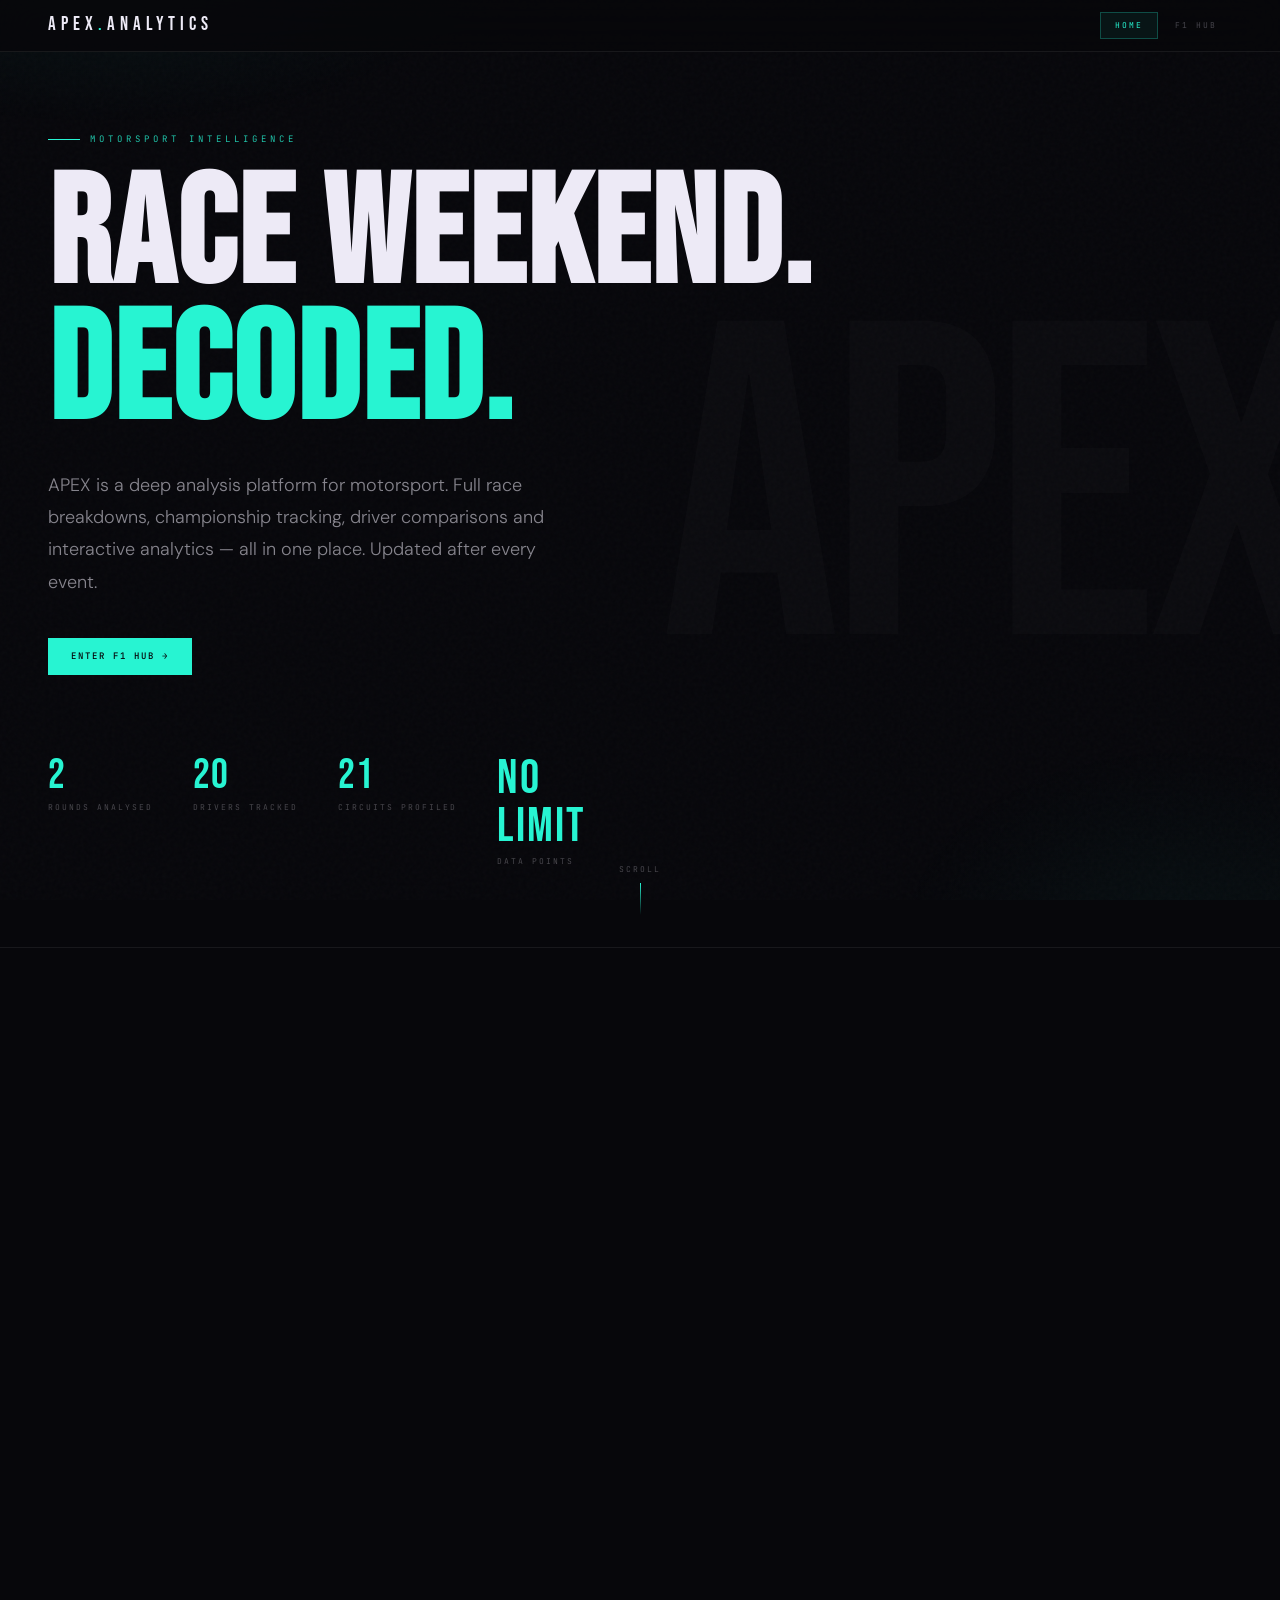
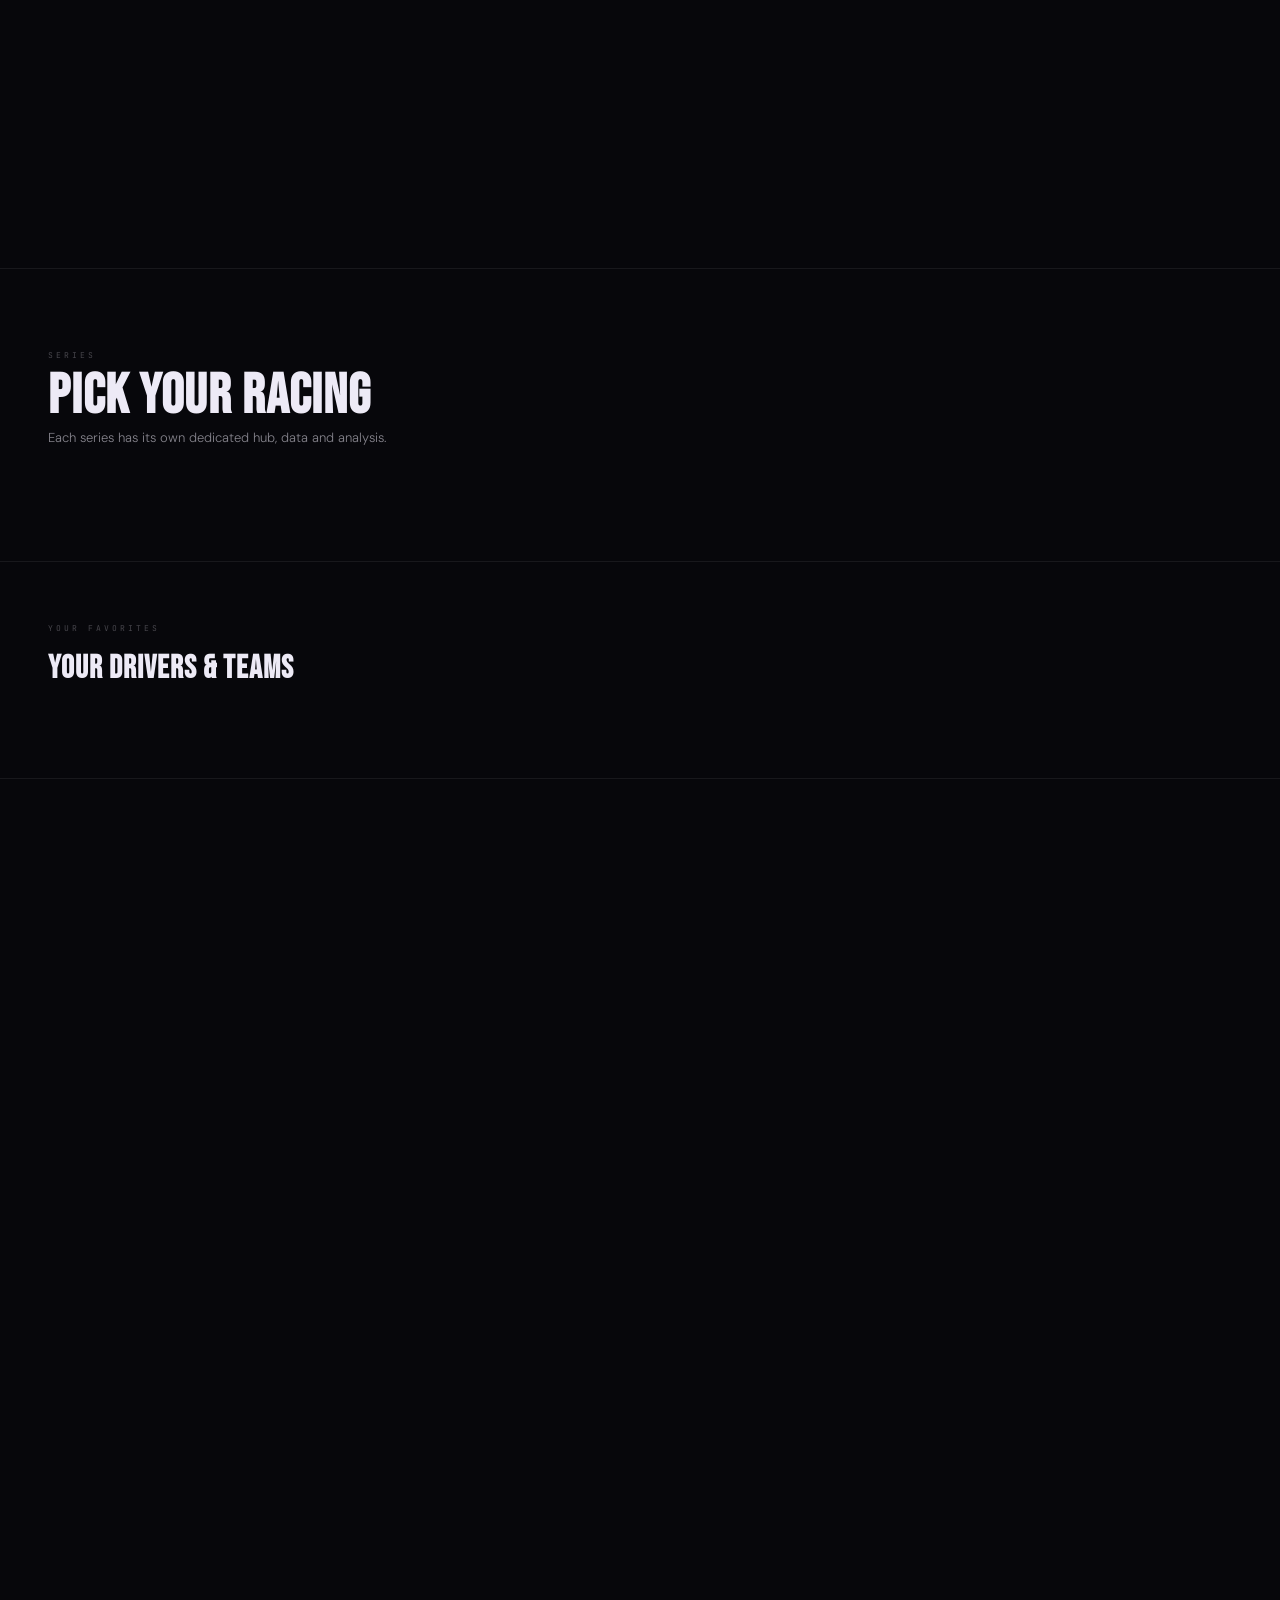
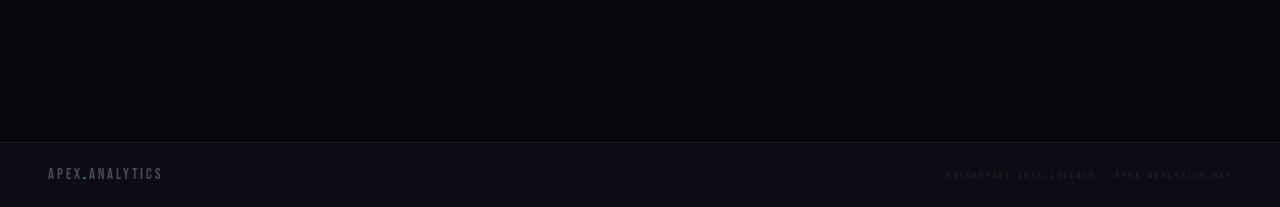
==== index.html @ d3e4a9c9 "?" ====
<!DOCTYPE html>
<html lang="en">
<head>
  <meta charset="UTF-8">
  <link rel="preconnect" href="https://fonts.googleapis.com">
  <link rel="preconnect" href="https://fonts.gstatic.com" crossorigin>
  <link href="https://fonts.googleapis.com/css2?family=Bebas+Neue&family=DM+Sans:ital,wght@0,300;0,400;0,500;1,300&family=JetBrains+Mono:wght@300;400;500&display=swap" rel="stylesheet">
  <meta name="viewport" content="width=device-width, initial-scale=1.0">
  <title>APEX Analytics — Motorsport Intelligence</title>
  <link rel="icon" type="image/svg+xml" href="/favicon.svg">
  <link rel="stylesheet" href="assets/apex.css?v=cfa7fae6">
  <meta name="description" content="Deep race analysis across motorsport. Results, strategy, championship tracking and archives. Updated after every event.">
  <meta property="og:title" content="APEX Analytics — Motorsport Intelligence">
  <meta property="og:image" content="https://apex-analytics.net/assets/og-image.png">
  <style>
  /* ── LANDING PAGE SPECIFIC ───────────────────────────── */

  .lp-content { position:relative; z-index:1; }

  /* HERO */
  .hero {
    min-height:calc(100vh - var(--nav-h));
    display:flex; flex-direction:column; justify-content:center;
    padding:80px var(--pad);
    position:relative; overflow:hidden;
  }
  .hero-kicker {
    display:flex; align-items:center; gap:10px;
    margin-bottom:24px;
  }
  .hero-kicker-line {
    width:32px; height:1px; background:var(--accent);
  }
  .hero-kicker-text {
    font-family:'JetBrains Mono',monospace;
    font-size:9px; letter-spacing:4px; text-transform:uppercase;
    color:var(--accent); opacity:.8;
  }
  .hero-h1 {
    font-family:'Bebas Neue',display;
    font-size:clamp(72px,12vw,160px);
    letter-spacing:2px; line-height:.88;
    margin-bottom:28px;
  }
  .hero-h1 .line2 { color:var(--accent); display:block; }
  .hero-sub {
    font-size:clamp(15px,2vw,18px); color:var(--muted);
    font-weight:300; line-height:1.8; max-width:520px; margin-bottom:40px;
  }
  .hero-actions { display:flex; gap:12px; flex-wrap:wrap; margin-bottom:80px; }

  /* Animated stat strip */
  .hero-stats {
    display:flex; gap:40px; flex-wrap:wrap;
  }
  .hs-item {
    display:flex; flex-direction:column; gap:4px;
  }
  .hs-v {
    font-family:'Bebas Neue',display;
    font-size:42px; letter-spacing:1px; line-height:1;
    color:var(--accent);
    counter-reset:num var(--target);
  }
  .hs-l {
    font-family:'JetBrains Mono',monospace;
    font-size:8px; letter-spacing:2px; text-transform:uppercase; color:var(--dim);
  }

  /* Scroll indicator */
  .scroll-hint {
    position:absolute; bottom:32px; left:50%; transform:translateX(-50%);
    display:flex; flex-direction:column; align-items:center; gap:8px;
    font-family:'JetBrains Mono',monospace; font-size:8px;
    letter-spacing:2px; text-transform:uppercase; color:var(--dim);
    animation:fadeIn 1s 1s both;
  }
  .scroll-arrow {
    width:1px; height:32px; background:linear-gradient(var(--accent), transparent);
    animation:scroll-pulse 2s ease-in-out infinite;
  }
  @keyframes scroll-pulse {
    0%,100%{opacity:.4;transform:scaleY(.8);transform-origin:top}
    50%{opacity:1;transform:scaleY(1);transform-origin:top}
  }

  /* Hero background number */
  .hero-bg-word {
    position:absolute; right:-40px; top:50%; transform:translateY(-50%);
    font-family:'Bebas Neue',display; font-size:min(35vw,500px);
    letter-spacing:-10px; color:rgba(255,255,255,.018);
    pointer-events:none; user-select:none; line-height:1;
  }

  /* ── WHAT IS APEX SECTION ── */
  .what-section {
    padding:100px var(--pad);
    border-top:1px solid var(--border);
  }
  .what-grid {
    display:grid; grid-template-columns:1fr 1fr; gap:64px; align-items:center;
  }
  .what-left {}
  .what-h2 {
    font-family:'Bebas Neue',display;
    font-size:clamp(40px,5vw,64px); letter-spacing:1px; line-height:.92;
    margin-bottom:20px;
  }
  .what-h2 .acc { color:var(--accent); }
  .what-p {
    font-size:15px; color:var(--muted); line-height:1.85; font-weight:300;
    margin-bottom:16px;
  }
  .what-features {
    display:flex; flex-direction:column; gap:2px; margin-top:28px;
  }
  .what-feature {
    display:flex; align-items:flex-start; gap:14px;
    padding:14px 16px; border:1px solid var(--border);
    transition:border-color .18s, background .18s; cursor:default;
  }
  .what-feature:hover { border-color:rgba(var(--accent-rgb),.25); background:rgba(var(--accent-rgb),.03); }
  .wf-icon { font-size:18px; flex-shrink:0; margin-top:1px; }
  .wf-title { font-family:'Bebas Neue',display; font-size:18px; letter-spacing:.5px; margin-bottom:4px; }
  .wf-desc  { font-size:12px; color:var(--muted); font-weight:300; line-height:1.6; }

  /* Right: mini mockup preview */
  .what-right {
    position:relative;
  }
  .preview-screen {
    background:var(--bg3); border:1px solid var(--border);
    overflow:hidden; position:relative;
  }
  .preview-bar {
    height:36px; background:var(--bg2); border-bottom:1px solid var(--border);
    display:flex; align-items:center; padding:0 14px; gap:8px;
  }
  .preview-dot { width:8px; height:8px; border-radius:50%; }
  .preview-content { padding:20px; }
  .preview-title {
    font-family:'Bebas Neue',display; font-size:32px; letter-spacing:1px;
    color:var(--accent); margin-bottom:12px;
  }
  .preview-rows { display:flex; flex-direction:column; gap:2px; }
  .preview-row {
    display:flex; align-items:center; gap:8px;
    padding:8px 10px; background:var(--surface);
    animation:slideIn .4s var(--ease-out) both;
  }
  .pr-pos { font-family:'Bebas Neue',display; font-size:16px; color:var(--dim); width:20px; }
  .pr-pos.p1 { color:var(--accent); }
  .pr-name { font-family:'Bebas Neue',display; font-size:16px; flex:1; }
  .pr-pts { font-family:'JetBrains Mono',monospace; font-size:10px; font-weight:500; }
  .pr-bar-wrap { flex:1; height:3px; background:rgba(255,255,255,.06); }
  .pr-bar { height:100%; background:var(--accent); }

  /* ── SERIES SECTION ── */
  .series-section {
    padding:80px var(--pad);
    border-top:1px solid var(--border);
  }
  .series-header {
    display:flex; align-items:flex-end; justify-content:space-between;
    margin-bottom:32px; flex-wrap:wrap; gap:16px;
  }
  .series-h2 {
    font-family:'Bebas Neue',display;
    font-size:clamp(36px,5vw,56px); letter-spacing:1px; line-height:.9;
  }
  .series-sub { font-size:13px; color:var(--muted); font-weight:300; margin-top:6px; }

  .series-grid {
    display:grid; grid-template-columns:1fr 1fr 1fr; gap:2px;
  }
  .series-card {
    position:relative; overflow:hidden;
    background:var(--bg3); border:1px solid var(--border);
    padding:28px 28px 24px;
    transition:border-color .2s, background .2s;
    cursor:pointer; text-decoration:none; color:inherit;
  }
  .series-card.active-series:hover {
    border-color:rgba(var(--accent-rgb),.3);
    background:rgba(var(--accent-rgb),.02);
  }
  .series-card::before {
    content:''; position:absolute; left:0; top:0; bottom:0; width:3px;
    background:var(--sc, var(--accent));
    transform:scaleY(0); transform-origin:center; transition:transform .25s;
  }
  .series-card:hover::before { transform:scaleY(1); }
  .series-card-bg {
    position:absolute; right:-10px; bottom:-16px;
    font-family:'Bebas Neue',display; font-size:100px; letter-spacing:-2px;
    color:rgba(255,255,255,.03); pointer-events:none; line-height:1;
  }
  .sc-badge {
    font-family:'JetBrains Mono',monospace; font-size:7.5px;
    letter-spacing:2.5px; text-transform:uppercase;
    color:var(--sc,var(--accent)); margin-bottom:10px;
    display:flex; align-items:center; gap:8px;
  }
  .sc-live-dot {
    width:5px; height:5px; border-radius:50%; background:var(--sc,var(--accent));
    animation:pulse 2s ease-in-out infinite;
  }
  .sc-title {
    font-family:'Bebas Neue',display;
    font-size:clamp(28px,3.5vw,42px); letter-spacing:1px; line-height:.95;
    color:var(--sc,var(--accent)); margin-bottom:8px;
  }
  .sc-desc { font-size:12.5px; color:var(--muted); line-height:1.65; font-weight:300; margin-bottom:16px; }
  .sc-stat-row { display:flex; gap:16px; flex-wrap:wrap; }
  .sc-stat { }
  .sc-stat-v { font-family:'Bebas Neue',display; font-size:22px; color:var(--text); line-height:1; }
  .sc-stat-l { font-family:'JetBrains Mono',monospace; font-size:7px; letter-spacing:1.5px; text-transform:uppercase; color:var(--dim); }

  /* Coming series */
  .series-card.coming { opacity:.45; cursor:default; }
  .series-card.coming::before { display:none; }
  .sc-coming {
    font-family:'JetBrains Mono',monospace; font-size:7.5px;
    letter-spacing:2px; text-transform:uppercase; color:var(--dim);
    padding:3px 8px; border:1px solid var(--border); display:inline-block; margin-bottom:10px;
  }

  /* ── FAVORITES SECTION ── */
  .fav-section {
    padding:60px var(--pad);
    border-top:1px solid var(--border);
  }
  .fav-header { margin-bottom:24px; }
  .fav-h2 {
    font-family:'Bebas Neue',display; font-size:32px; letter-spacing:1px; margin-bottom:6px;
  }
  .fav-empty {
    padding:40px; border:1px dashed var(--border); text-align:center;
  }
  .fav-empty-text {
    font-family:'JetBrains Mono',monospace; font-size:9px;
    letter-spacing:2px; text-transform:uppercase; color:var(--dim); margin-bottom:12px;
  }
  .fav-grid { display:grid; grid-template-columns:repeat(auto-fill,minmax(220px,1fr)); gap:2px; }
  .fav-card {
    background:var(--bg3); border:1px solid var(--border); padding:16px 18px;
    transition:border-color .18s;
  }
  .fav-card:hover { border-color:var(--border-hi); }
  .fav-driver-name { font-family:'Bebas Neue',display; font-size:22px; letter-spacing:.5px; margin-bottom:4px; }
  .fav-team { font-family:'JetBrains Mono',monospace; font-size:8px; color:var(--dim); letter-spacing:1px; margin-bottom:10px; }
  .fav-stats { display:flex; gap:12px; }
  .fav-stat-v { font-family:'Bebas Neue',display; font-size:18px; line-height:1; }
  .fav-stat-l { font-family:'JetBrains Mono',monospace; font-size:7px; letter-spacing:1px; text-transform:uppercase; color:var(--dim); }
  .fav-remove {
    float:right; font-size:10px; color:var(--dim);
    cursor:pointer; transition:color .15s; background:none; border:none; padding:0;
  }
  .fav-remove:hover { color:var(--red); }

  /* ── DATA LAB TEASER ── */
  .lab-teaser {
    padding:80px var(--pad);
    border-top:1px solid var(--border);
    display:grid; grid-template-columns:1fr 1fr; gap:64px; align-items:center;
  }
  .lt-h2 {
    font-family:'Bebas Neue',display;
    font-size:clamp(40px,5vw,64px); letter-spacing:1px; line-height:.9; margin-bottom:16px;
  }
  .lt-h2 .acc { color:var(--accent); }
  .lt-p { font-size:14px; color:var(--muted); line-height:1.8; font-weight:300; margin-bottom:24px; }
  .lt-features { display:flex; flex-wrap:wrap; gap:6px; margin-bottom:28px; }

  /* Mini heatmap preview */
  .heatmap-preview {
    display:flex; flex-direction:column; gap:2px;
  }
  .hmp-row { display:flex; gap:2px; }
  .hmp-cell {
    flex:1; height:28px; display:flex; align-items:center; justify-content:center;
    font-family:'Bebas Neue',display; font-size:12px;
    transition:transform .15s;
  }
  .hmp-cell:hover { transform:scale(1.1); }

  /* RESPONSIVE */
  @media (max-width:900px) {
    .what-grid  { grid-template-columns:1fr; }
    .what-right { display:none; }
    .series-grid { grid-template-columns:1fr; }
    .lab-teaser { grid-template-columns:1fr; }
  }
  @media (max-width:600px) {
    .hero { padding:60px var(--pad) 80px; }
    .hero-stats { gap:24px; }
    .hero-actions { flex-direction:column; }
    .hero-actions .btn { width:100%; justify-content:center; }
  }
  </style>
</head>
<body>
  <div class="bg-radial"></div>
  <div class="bg-grid"></div>
  <div class="bg-noise"></div>

  <!-- NAV -->
  <nav class="apex-nav">
    <a class="nav-logo" href="index.html">APEX<span class="dot">.</span>ANALYTICS</a>
    <div class="nav-links">
      <a class="nav-link active" href="index.html">Home</a>
      <a class="nav-link" href="f1.html">F1 Hub</a>
    </div>
  </nav>

  <div class="lp-content">

    <!-- ── HERO ── -->
    <section class="hero">
      <div class="hero-bg-word">APEX</div>

      <div class="hero-kicker anim-fade-up">
        <div class="hero-kicker-line"></div>
        <span class="hero-kicker-text">Motorsport Intelligence</span>
      </div>

      <h1 class="hero-h1 anim-fade-up delay-1">
        Race Weekend.<br>
        <span class="line2">Decoded.</span>
      </h1>

      <p class="hero-sub anim-fade-up delay-2">
        APEX is a deep analysis platform for motorsport. Full race breakdowns, championship tracking, driver comparisons and interactive analytics — all in one place. Updated after every event.
      </p>

      <div class="hero-actions anim-fade-up delay-3">
        <a href="f1.html" class="btn primary">Enter F1 Hub →</a>
      </div>

      <div class="hero-stats anim-fade-up delay-4">
        <div class="hs-item">
          <div class="hs-v" id="stat-rounds">2</div>
          <div class="hs-l">Rounds Analysed</div>
        </div>
        <div class="hs-item">
          <div class="hs-v" id="stat-drivers">20</div>
          <div class="hs-l">Drivers Tracked</div>
        </div>
        <div class="hs-item">
          <div class="hs-v" id="stat-circuits">21</div>
          <div class="hs-l">Circuits Profiled</div>
        </div>
        <div class="hs-item">
          <div class="hs-v" style="font-size:clamp(28px,4vw,48px);letter-spacing:2px">NO<br>LIMIT</div>
          <div class="hs-l">Data Points</div>
        </div>
      </div>

      <div class="scroll-hint">
        <span>Scroll</span>
        <div class="scroll-arrow"></div>
      </div>
    </section>

    <!-- ── WHAT IS APEX ── -->
    <section class="what-section">
      <div class="what-grid">
        <div class="what-left reveal">
          <div class="label accent" style="margin-bottom:14px">What is APEX</div>
          <h2 class="what-h2">
            More than just<br>
            <span class="acc">race results.</span>
          </h2>
          <p class="what-p">
            Most motorsport sites give you the finishing order and move on. APEX goes deeper — strategy, tyre data, championship trajectories, driver form, qualifying gaps. The analysis that used to live in paddock notebooks, now accessible to everyone.
          </p>
          <p class="what-p">
            Every tool is interactive. Every chart is explorable. Every race is a story you can pull apart and examine from every angle.
          </p>
          <div class="what-features">
            <div class="what-feature reveal delay-1">
              <div class="wf-icon">🏁</div>
              <div>
                <div class="wf-title">Race Breakdowns</div>
                <div class="wf-desc">Full results, tyre strategies, fastest laps, position changes and driver insights — every race told in full.</div>
              </div>
            </div>
            <div class="what-feature reveal delay-2">
              <div class="wf-icon">📊</div>
              <div>
                <div class="wf-title">APEX Data Lab</div>
                <div class="wf-desc">Championship simulators, head-to-head tools, heatmaps, DNF calculators, race replays and more. No limits.</div>
              </div>
            </div>
            <div class="what-feature reveal delay-3">
              <div class="wf-icon">⚡</div>
              <div>
                <div class="wf-title">Live Season Tracking</div>
                <div class="wf-desc">Championship standings, constructor battles, driver form — updated after every session.</div>
              </div>
            </div>
            <div class="what-feature reveal delay-4">
              <div class="wf-icon">🔗</div>
              <div>
                <div class="wf-title">Share Everything</div>
                <div class="wf-desc">Every race, every analysis tool state, every insight generates a shareable link.</div>
              </div>
            </div>
          </div>
        </div>

        <div class="what-right reveal delay-2">
          <div class="preview-screen">
            <div class="preview-bar">
              <div class="preview-dot" style="background:#27F4D2"></div>
              <div style="font-family:'JetBrains Mono',monospace;font-size:8px;color:var(--dim);letter-spacing:1px">F1 2026 · Championship</div>
            </div>
            <div class="preview-content">
              <div class="preview-title">Drivers</div>
              <div class="preview-rows">
                <div class="preview-row delay-1">
                  <div class="pr-pos p1">1</div>
                  <div class="pr-name" style="color:#27F4D2">Russell</div>
                  <div class="pr-bar-wrap"><div class="pr-bar" style="width:100%"></div></div>
                  <div class="pr-pts">51</div>
                </div>
                <div class="preview-row delay-2">
                  <div class="pr-pos">2</div>
                  <div class="pr-name">Antonelli</div>
                  <div class="pr-bar-wrap"><div class="pr-bar" style="width:92%"></div></div>
                  <div class="pr-pts">47</div>
                </div>
                <div class="preview-row delay-3">
                  <div class="pr-pos">3</div>
                  <div class="pr-name">Leclerc</div>
                  <div class="pr-bar-wrap"><div class="pr-bar" style="width:67%;background:#E8002D"></div></div>
                  <div class="pr-pts">34</div>
                </div>
                <div class="preview-row delay-4">
                  <div class="pr-pos">4</div>
                  <div class="pr-name">Hamilton</div>
                  <div class="pr-bar-wrap"><div class="pr-bar" style="width:65%;background:#CC0025"></div></div>
                  <div class="pr-pts">33</div>
                </div>
                <div class="preview-row delay-5">
                  <div class="pr-pos">5</div>
                  <div class="pr-name">Bearman</div>
                  <div class="pr-bar-wrap"><div class="pr-bar" style="width:33%;background:#B6BABD"></div></div>
                  <div class="pr-pts">17</div>
                </div>
              </div>
            </div>
          </div>
        </div>
      </div>
    </section>

    <!-- ── SERIES ── -->
    <section class="series-section">
      <div class="series-header">
        <div>
          <div class="label" style="margin-bottom:10px">Series</div>
          <h2 class="series-h2">Pick your racing</h2>
          <p class="series-sub">Each series has its own dedicated hub, data and analysis.</p>
        </div>
      </div>

      <div class="series-grid" id="series-grid">
        <!-- Populated by JS -->
      </div>
    </section>

    <!-- ── FAVORITES ── -->
    <section class="fav-section" id="fav-section">
      <div class="fav-header">
        <div class="label" style="margin-bottom:8px">Your Favorites</div>
        <h2 class="fav-h2">Your Drivers & Teams</h2>
      </div>
      <div id="fav-content">
        <!-- Populated by JS -->
      </div>
    </section>

    <!-- ── TOOLS SHOWCASE ── -->
    <section style="padding:80px var(--pad);border-top:1px solid var(--border)">
      <div class="reveal" style="margin-bottom:40px">
        <div class="label" style="margin-bottom:10px">What You Get</div>
        <h2 style="font-family:'Bebas Neue',display;font-size:clamp(36px,5vw,56px);letter-spacing:1px;line-height:.9;margin-bottom:10px">
          A full toolkit.<br><span style="color:var(--accent)">Per series.</span>
        </h2>
        <p style="font-size:14px;color:var(--muted);font-weight:300;max-width:480px;line-height:1.8">
          Every series on APEX gets its own dedicated hub and Data Lab — built around that series' format, data and culture.
        </p>
      </div>

      <div style="display:grid;grid-template-columns:repeat(auto-fill,minmax(280px,1fr));gap:2px">

        <div class="reveal delay-1" style="background:var(--bg3);border:1px solid var(--border);padding:24px;position:relative;overflow:hidden">
          <div style="position:absolute;right:-10px;bottom:-12px;font-family:'Bebas Neue',display;font-size:80px;color:rgba(255,255,255,.025);line-height:1;pointer-events:none">HUB</div>
          <div style="font-size:22px;margin-bottom:12px">🏁</div>
          <div style="font-family:'Bebas Neue',display;font-size:22px;letter-spacing:.5px;margin-bottom:8px">Series Hub</div>
          <div style="font-size:12.5px;color:var(--muted);line-height:1.7;font-weight:300">Live countdown, championship strip, race feed, standings sidebar and full season schedule — all in one dedicated hub per series.</div>
        </div>

        <div class="reveal delay-2" style="background:var(--bg3);border:1px solid var(--border);padding:24px;position:relative;overflow:hidden">
          <div style="position:absolute;right:-10px;bottom:-12px;font-family:'Bebas Neue',display;font-size:80px;color:rgba(255,255,255,.025);line-height:1;pointer-events:none">LAP</div>
          <div style="font-size:22px;margin-bottom:12px">📊</div>
          <div style="font-family:'Bebas Neue',display;font-size:22px;letter-spacing:.5px;margin-bottom:8px">APEX Data Lab</div>
          <div style="font-size:12.5px;color:var(--muted);line-height:1.7;font-weight:300">13 interactive tools per series. Results heatmap, championship trajectory, race replay, simulator, DNF calculator, H2H deep dives and more.</div>
        </div>

        <div class="reveal delay-3" style="background:var(--bg3);border:1px solid var(--border);padding:24px;position:relative;overflow:hidden">
          <div style="position:absolute;right:-10px;bottom:-12px;font-family:'Bebas Neue',display;font-size:80px;color:rgba(255,255,255,.025);line-height:1;pointer-events:none">RCE</div>
          <div style="font-size:22px;margin-bottom:12px">🔍</div>
          <div style="font-family:'Bebas Neue',display;font-size:22px;letter-spacing:.5px;margin-bottom:8px">Race Breakdowns</div>
          <div style="font-size:12.5px;color:var(--muted);line-height:1.7;font-weight:300">Full results, qualifying, strategy insights, tyre data, driver of the race and circuit profiles — every event told in full depth.</div>
        </div>

        <div class="reveal delay-1" style="background:var(--bg3);border:1px solid var(--border);padding:24px;position:relative;overflow:hidden">
          <div style="position:absolute;right:-10px;bottom:-12px;font-family:'Bebas Neue',display;font-size:80px;color:rgba(255,255,255,.025);line-height:1;pointer-events:none">DVR</div>
          <div style="font-size:22px;margin-bottom:12px">👤</div>
          <div style="font-family:'Bebas Neue',display;font-size:22px;letter-spacing:.5px;margin-bottom:8px">Driver Profiles</div>
          <div style="font-size:12.5px;color:var(--muted);line-height:1.7;font-weight:300">Season stats, round-by-round breakdowns, teammate battles, career records and points trajectories for every competitor.</div>
        </div>

        <div class="reveal delay-2" style="background:var(--bg3);border:1px solid var(--border);padding:24px;position:relative;overflow:hidden">
          <div style="position:absolute;right:-10px;bottom:-12px;font-family:'Bebas Neue',display;font-size:80px;color:rgba(255,255,255,.025);line-height:1;pointer-events:none">CMP</div>
          <div style="font-size:22px;margin-bottom:12px">⚡</div>
          <div style="font-family:'Bebas Neue',display;font-size:22px;letter-spacing:.5px;margin-bottom:8px">Compare Tool</div>
          <div style="font-size:12.5px;color:var(--muted);line-height:1.7;font-weight:300">Head-to-head any two competitors. Season stats, career records, points trajectory charts — all shareable via a single link.</div>
        </div>

        <div class="reveal delay-3" style="background:var(--bg3);border:1px solid var(--border);padding:24px;position:relative;overflow:hidden">
          <div style="position:absolute;right:-10px;bottom:-12px;font-family:'Bebas Neue',display;font-size:80px;color:rgba(255,255,255,.025);line-height:1;pointer-events:none">TRK</div>
          <div style="font-size:22px;margin-bottom:12px">🗺</div>
          <div style="font-family:'Bebas Neue',display;font-size:22px;letter-spacing:.5px;margin-bottom:8px">Circuit Guide</div>
          <div style="font-size:12.5px;color:var(--muted);line-height:1.7;font-weight:300">Full profiles of every circuit — lap length, DRS zones, strategic notes, legendary corners, historical winners and tier ratings.</div>
        </div>

      </div>

      <div class="reveal" style="margin-top:28px;padding:20px 24px;border:1px solid rgba(var(--accent-rgb),.15);background:rgba(var(--accent-rgb),.04);display:flex;align-items:center;justify-content:space-between;flex-wrap:wrap;gap:14px">
        <div>
          <div style="font-family:'Bebas Neue',display;font-size:20px;letter-spacing:.5px;margin-bottom:4px">Everything lives inside each series hub.</div>
          <div style="font-size:12.5px;color:var(--muted);font-weight:300">Pick a series above to access the full toolkit.</div>
        </div>
        <a href="f1.html" class="btn primary">Enter F1 Hub →</a>
      </div>
    </section>
  </div>

  <footer class="apex-footer">
    <div class="foot-logo">APEX<span class="dot">.</span>ANALYTICS</div>
    <div class="foot-copy">Motorsport Intelligence · apex-analytics.net</div>
  </footer>

  <script src="assets/apex.js?v=57e16148"></script>
  <script>
  // Intersection observer for reveal animations
  const observer = new IntersectionObserver(entries => {
    entries.forEach(e => { if (e.isIntersecting) e.target.classList.add('visible'); });
  }, { threshold: .1 });
  document.querySelectorAll('.reveal').forEach(el => observer.observe(el));

  // Boot landing page
  (async () => {
    try {
      const [config, comp, sched] = await Promise.all([
        loadJSON('data/config.json'),
        loadJSON('data/competitors-f1-2026.json'),
        loadJSON('data/f1-2026.json'),
      ]);
      if (!config || !comp) throw new Error('Data load failed');

      const series    = config.series;
      const drivers   = (comp?.competitors||[]).sort((a,b)=>(b.season_2026?.pts||0)-(a.season_2026?.pts||0));
      const schedule  = sched?.schedule || [];
      const completed = schedule.filter(r => r.complete);
      const nextRace  = schedule.find(r => !r.complete);
      const leader    = drivers[0];
      const p2        = drivers[1];
      const gap       = leader && p2 ? (leader.season_2026?.pts||0)-(p2.season_2026?.pts||0) : 0;

      // Hero stats
      const se = id => document.getElementById(id);
      if (se('stat-rounds'))   se('stat-rounds').textContent   = completed.length;
      if (se('stat-drivers'))  se('stat-drivers').textContent  = drivers.length;
      if (se('stat-circuits')) se('stat-circuits').textContent = 21;

      // Series grid — active series only
      const sgEl = se('series-grid');
      if (sgEl) {
        const activeEntries = Object.entries(series).filter(([,s]) => s.active);
        if (!activeEntries.length) {
          sgEl.innerHTML = '<div style="grid-column:1/-1;padding:20px;font-family:'JetBrains Mono',monospace;font-size:9px;color:var(--dim)">No active series</div>';
        } else {
          sgEl.innerHTML = activeEntries.map(([id, s]) => `
            <a href="${s.hub_url}" class="series-card active-series" style="--sc:${s.accent}">
              <div class="series-card-bg">${s.short}</div>
              <div class="sc-badge"><div class="sc-live-dot"></div>${s.name}</div>
              <div class="sc-title">${s.short}</div>
              <div class="sc-desc">${s.description}</div>
              ${leader ? `
              <div class="sc-stat-row">
                <div class="sc-stat">
                  <div class="sc-stat-v" style="color:${s.accent}">${leader.name.split(' ').pop()}</div>
                  <div class="sc-stat-l">Leader</div>
                </div>
                <div class="sc-stat">
                  <div class="sc-stat-v">${leader.season_2026?.pts||0}</div>
                  <div class="sc-stat-l">Points</div>
                </div>
                <div class="sc-stat">
                  <div class="sc-stat-v">+${gap}</div>
                  <div class="sc-stat-l">Gap to P2</div>
                </div>
                <div class="sc-stat">
                  <div class="sc-stat-v">${completed.length}/${schedule.length}</div>
                  <div class="sc-stat-l">Rounds</div>
                </div>
              </div>` : ''}
            </a>`).join('');
        }
      }

      // Favorites
      renderFavs(drivers);

      // Mini heatmap preview in tools section
      buildHeatmapPreview(drivers, schedule);

    } catch(err) {
      console.error('[APEX] Landing page error:', err);
      // Page still shows static content — just without dynamic data
    }
  })();

  // Favorites
  function getFavs() {
    try { return JSON.parse(localStorage.getItem('apex-favorites') || '{"drivers":[],"teams":[]}'); }
    catch { return { drivers:[], teams:[] }; }
  }
  function removeFavDriver(id) {
    const f = getFavs(); f.drivers = f.drivers.filter(d=>d!==id);
    localStorage.setItem('apex-favorites', JSON.stringify(f)); location.reload();
  }
  function renderFavs(allDrivers) {
    const favs = getFavs();
    const section = document.getElementById('fav-section');
    const el = document.getElementById('fav-content');
    if (!section || !el) return;
    const favDrivers = allDrivers.filter(d => favs.drivers.includes(d.id));
    if (!favDrivers.length) { section.style.display = 'none'; return; }
    el.innerHTML = '<div class="fav-grid">' + favDrivers.map(d => {
      const s = d.season_2026;
      const fins = (s.results_by_round||[]).map(r=>parseInt(r.finish)).filter(n=>!isNaN(n));
      const avg = fins.length ? (fins.reduce((a,b)=>a+b,0)/fins.length).toFixed(1) : '—';
      return `<div class="fav-card" style="border-left:3px solid #${d.color}">
        <button class="fav-remove" onclick="removeFavDriver('${d.id}')">✕</button>
        <div class="fav-driver-name" style="color:#${d.color}">${d.name}</div>
        <div class="fav-team">${d.team_name} · #${d.number}</div>
        <div class="fav-stats">
          <div><div class="fav-stat-v" style="color:#${d.color}">${s.pts||0}</div><div class="fav-stat-l">Points</div></div>
          <div><div class="fav-stat-v">${s.wins||0}</div><div class="fav-stat-l">Wins</div></div>
          <div><div class="fav-stat-v">${avg}</div><div class="fav-stat-l">Avg</div></div>
          <div><div class="fav-stat-v" style="color:${s.dnfs?'var(--red)':'var(--dim)'}">${s.dnfs||0}</div><div class="fav-stat-l">DNFs</div></div>
        </div>
      </div>`;
    }).join('') + '</div>';
  }

  // Mini heatmap preview
  function buildHeatmapPreview(drivers, schedule) {
    const el = document.getElementById('heatmap-preview');
    if (!el) return;
    const completed = schedule.filter(r=>r.complete).slice(0,4);
    const top8 = drivers.slice(0,8);
    el.innerHTML = `
      <div style="font-family:'JetBrains Mono',monospace;font-size:7.5px;letter-spacing:2px;text-transform:uppercase;color:var(--dim);margin-bottom:8px">
        Results Heatmap Preview — F1 2026
      </div>
      ${top8.map(d => {
        const rmap = {};
        (d.season_2026?.results_by_round||[]).forEach(r=>rmap[r.round]=r);
        return `<div class="hmp-row">
          <div style="width:70px;flex-shrink:0;font-family:'Bebas Neue',display;font-size:13px;padding:0 6px 0 0;white-space:nowrap;overflow:hidden;text-overflow:ellipsis;color:#${d.color}">
            ${d.name.split(' ').pop()}
          </div>
          ${completed.map(round=>{
            const res = rmap[round.round];
            const fin = res?.finish ?? null;
            const lbl = fin===null?'·':String(fin).slice(0,3);
            return `<div class="hmp-cell ${posClass(fin)}" title="${d.name} R${round.round}: ${lbl}">${lbl}</div>`;
          }).join('')}
        </div>`;
      }).join('')}`;
  }
  </script>
</body>
</html>
---- assets/apex.css ----
/* ============================================================
   APEX ANALYTICS v4 — Design System
   Brand: Bebas Neue (display) · JetBrains Mono (data) · DM Sans (body)
   Palette: #07070B bg · #27F4D2 teal · #E8002D red · white text
   ============================================================ */

/* ── TOKENS ─────────────────────────────────────────────── */
:root {
  --bg:          #07070B;
  --bg2:         #0C0C14;
  --bg3:         #111119;
  --surface:     rgba(255,255,255,.035);
  --surface2:    rgba(255,255,255,.055);
  --border:      rgba(255,255,255,.07);
  --border-hi:   rgba(255,255,255,.13);
  --text:        #EDEAF6;
  --muted:       rgba(237,234,246,.55);
  --dim:         rgba(237,234,246,.28);
  --faint:       rgba(237,234,246,.1);
  --accent:      #27F4D2;
  --accent-rgb:  39,244,210;
  --red:         #E8002D;
  --green:       #00D47C;
  --gold:        #FFD700;
  --nav-h:       52px;
  --pad:         clamp(18px,4vw,48px);
  --radius:      2px;
  --ease-out:    cubic-bezier(0.16,1,0.3,1);
  --ease-in-out: cubic-bezier(0.65,0,0.35,1);
}

/* ── RESET ───────────────────────────────────────────────── */
*,*::before,*::after { box-sizing:border-box; margin:0; padding:0; }
html { scroll-behavior:smooth; -webkit-font-smoothing:antialiased; }
body {
  background: var(--bg);
  color: var(--text);
  font-family: 'DM Sans', sans-serif;
  font-size: 14px;
  line-height: 1.6;
  overflow-x: hidden;
}
a { color:inherit; text-decoration:none; }
button { cursor:pointer; font-family:inherit; border:none; background:none; }
input,select { font-family:inherit; }
img { display:block; max-width:100%; }

/* ── GLOBAL ANIMATIONS ───────────────────────────────────── */
@keyframes fadeUp   { from{opacity:0;transform:translateY(20px)} to{opacity:1;transform:translateY(0)} }
@keyframes fadeIn   { from{opacity:0} to{opacity:1} }
@keyframes slideIn  { from{opacity:0;transform:translateX(-16px)} to{opacity:1;transform:translateX(0)} }
@keyframes pulse    { 0%,100%{opacity:1;transform:scale(1)} 50%{opacity:.35;transform:scale(.7)} }
@keyframes spin     { to{transform:rotate(360deg)} }
@keyframes shimmer  { 0%{background-position:-200% 0} 100%{background-position:200% 0} }
@keyframes countUp  { from{opacity:0;transform:translateY(8px)} to{opacity:1;transform:translateY(0)} }
@keyframes trackCar { 0%{offset-distance:0%} 100%{offset-distance:100%} }
@keyframes barGrow  { from{width:0} to{width:var(--w)} }

.anim-fade-up   { animation:fadeUp .45s var(--ease-out) both; }
.anim-fade-in   { animation:fadeIn .35s ease both; }
.anim-slide-in  { animation:slideIn .35s var(--ease-out) both; }
.delay-1 { animation-delay:.08s; }
.delay-2 { animation-delay:.16s; }
.delay-3 { animation-delay:.24s; }
.delay-4 { animation-delay:.32s; }
.delay-5 { animation-delay:.40s; }

/* Intersection observer driven reveals */
.reveal { opacity:0; transform:translateY(20px); transition:opacity .55s var(--ease-out), transform .55s var(--ease-out); }
.reveal.visible { opacity:1; transform:none; }
/* Fallback: show everything if no JS intersection observer fires */
.no-js .reveal { opacity:1; transform:none; }

/* ── BACKGROUND EFFECTS ──────────────────────────────────── */
.bg-radial {
  position:fixed; inset:0; z-index:0; pointer-events:none;
  background:
    radial-gradient(ellipse 60% 40% at 8% -8%, rgba(var(--accent-rgb),.07) 0%, transparent 55%),
    radial-gradient(ellipse 45% 45% at 92% 105%, rgba(var(--accent-rgb),.04) 0%, transparent 50%);
}
.bg-grid {
  position:fixed; inset:0; z-index:0; pointer-events:none; opacity:.018;
  background-image: linear-gradient(rgba(255,255,255,.08) 1px, transparent 1px),
                    linear-gradient(90deg, rgba(255,255,255,.08) 1px, transparent 1px);
  background-size: 48px 48px;
}
.bg-noise {
  position:fixed; inset:0; z-index:0; pointer-events:none; opacity:.025;
  background-image: url("data:image/svg+xml,%3Csvg viewBox='0 0 256 256' xmlns='http://www.w3.org/2000/svg'%3E%3Cfilter id='n'%3E%3CfeTurbulence type='fractalNoise' baseFrequency='.9' numOctaves='4' stitchTiles='stitch'/%3E%3C/filter%3E%3Crect width='100%25' height='100%25' filter='url(%23n)'/%3E%3C/svg%3E");
}

/* ── NAV ─────────────────────────────────────────────────── */
.apex-nav {
  position:sticky; top:0; z-index:300;
  height:var(--nav-h);
  display:flex; align-items:center; justify-content:space-between;
  padding:0 var(--pad);
  background:rgba(7,7,11,.88);
  backdrop-filter:blur(20px);
  border-bottom:1px solid var(--border);
}
.nav-logo {
  font-family:'Bebas Neue',display;
  font-size:19px; letter-spacing:5px; color:var(--text);
  transition:color .2s;
}
.nav-logo:hover { color:var(--text); }
.nav-logo .dot  { color:var(--accent); }
.nav-links { display:flex; align-items:center; gap:2px; }
.nav-link {
  padding:6px 14px;
  font-family:'JetBrains Mono',monospace;
  font-size:8px; letter-spacing:2px; text-transform:uppercase;
  color:var(--dim); border:1px solid transparent;
  transition:all .18s;
}
.nav-link:hover { color:var(--muted); border-color:var(--border); }
.nav-link.active {
  color:var(--accent);
  border-color:rgba(var(--accent-rgb),.25);
  background:rgba(var(--accent-rgb),.06);
}
.nav-series-badge {
  display:flex; align-items:center; gap:6px;
  padding:5px 12px;
  border:1px solid rgba(var(--accent-rgb),.25);
  background:rgba(var(--accent-rgb),.06);
  font-family:'JetBrains Mono',monospace;
  font-size:8px; letter-spacing:2px; text-transform:uppercase;
  color:var(--accent);
}
.nav-series-dot {
  width:5px; height:5px; border-radius:50%;
  background:var(--accent);
  animation:pulse 2s ease-in-out infinite;
}

/* ── BREADCRUMB ──────────────────────────────────────────── */
.breadcrumb {
  font-family:'JetBrains Mono',monospace;
  font-size:8.5px; letter-spacing:1.5px; text-transform:uppercase;
  color:var(--dim); display:flex; align-items:center; gap:8px;
}
.breadcrumb a:hover { color:var(--muted); }
.breadcrumb .sep { opacity:.35; }
.breadcrumb .current { color:var(--accent); }

/* ── TYPOGRAPHY ──────────────────────────────────────────── */
.display { font-family:'Bebas Neue',display; }
.mono    { font-family:'JetBrains Mono',monospace; }
.label {
  font-family:'JetBrains Mono',monospace;
  font-size:8px; letter-spacing:3px; text-transform:uppercase;
  color:var(--dim);
}
.label.accent { color:var(--accent); opacity:.7; }

/* ── BUTTONS ─────────────────────────────────────────────── */
.btn {
  display:inline-flex; align-items:center; gap:8px;
  padding:10px 22px;
  font-family:'JetBrains Mono',monospace;
  font-size:9px; letter-spacing:2px; text-transform:uppercase;
  border:1px solid var(--border-hi); color:var(--muted);
  background:var(--surface); transition:all .18s; cursor:pointer;
}
.btn:hover { border-color:var(--border-hi); color:var(--text); background:var(--surface2); }
.btn.primary {
  background:var(--accent); color:var(--bg);
  border-color:var(--accent); font-weight:500;
}
.btn.primary:hover { background:#1ee0bc; border-color:#1ee0bc; }
.btn.ghost {
  background:none; border-color:rgba(var(--accent-rgb),.3);
  color:var(--accent);
}
.btn.ghost:hover { background:rgba(var(--accent-rgb),.06); }
.btn.sm { padding:6px 14px; font-size:8px; }
.btn.active, .btn.sm.active {
  color:var(--accent);
  border-color:rgba(var(--accent-rgb),.35);
  background:rgba(var(--accent-rgb),.08);
}
.sr-fav {
  width:20px; height:20px;
  display:flex; align-items:center; justify-content:center;
  font-size:12px; cursor:pointer; opacity:.35;
  transition:opacity .15s, color .15s;
  background:none; border:none; color:var(--text);
}
.sr-fav:hover  { opacity:1; }
.sr-fav.active { opacity:1; color:var(--gold); }
.btn.icon { padding:8px; gap:0; }

/* ── CARDS ───────────────────────────────────────────────── */
.card {
  background:var(--bg3);
  border:1px solid var(--border);
  overflow:hidden;
  transition:border-color .18s;
}
.card:hover { border-color:var(--border-hi); }
.card-head {
  padding:12px 18px;
  border-bottom:1px solid var(--border);
  display:flex; align-items:center; justify-content:space-between; gap:8px;
}
.card-title {
  font-family:'JetBrains Mono',monospace;
  font-size:8.5px; letter-spacing:2px; text-transform:uppercase; color:var(--dim);
}
.card-body { padding:16px 18px; }

/* ── TAGS / PILLS ────────────────────────────────────────── */
.tag {
  display:inline-block;
  padding:3px 9px;
  font-family:'JetBrains Mono',monospace;
  font-size:7.5px; letter-spacing:1px; text-transform:uppercase;
  border:1px solid var(--border); color:var(--dim);
}
.tag.accent { border-color:rgba(var(--accent-rgb),.3); color:var(--accent); background:rgba(var(--accent-rgb),.06); }
.tag.red    { border-color:rgba(232,0,45,.3); color:var(--red); background:rgba(232,0,45,.06); }
.tag.green  { border-color:rgba(0,212,124,.3); color:var(--green); }

/* ── STAT CELLS ──────────────────────────────────────────── */
.stat-cell { padding:14px 18px; background:var(--bg3); border:1px solid var(--border); }
.stat-v { font-family:'Bebas Neue',display; font-size:28px; letter-spacing:.5px; line-height:1; }
.stat-l { font-family:'JetBrains Mono',monospace; font-size:7.5px; letter-spacing:1.5px; text-transform:uppercase; color:var(--dim); margin-top:3px; }

/* ── POSITION COLOURS ────────────────────────────────────── */
.pos-1   { background:rgba(255,215,0,.18); color:#FFD700; }
.pos-2   { background:rgba(192,192,192,.14); color:#C0C0C0; }
.pos-3   { background:rgba(205,127,50,.14); color:#CD7F32; }
.pos-pts { background:rgba(39,244,210,.08); color:var(--accent); }
.pos-out { background:rgba(255,255,255,.025); color:var(--dim); }
.pos-dnf { background:rgba(232,0,45,.12); color:var(--red); }
.pos-dns { background:rgba(100,100,120,.1); color:rgba(237,234,246,.3); }

/* ── SHARE BUTTON ────────────────────────────────────────── */
.share-btn {
  display:inline-flex; align-items:center; gap:6px;
  padding:6px 14px;
  font-family:'JetBrains Mono',monospace;
  font-size:7.5px; letter-spacing:2px; text-transform:uppercase;
  border:1px solid var(--border); color:var(--dim);
  background:none; cursor:pointer; transition:all .15s;
}
.share-btn:hover { border-color:rgba(var(--accent-rgb),.3); color:var(--accent); }
.share-btn.copied { border-color:var(--green); color:var(--green); }

/* ── DRIVER COLOUR BARS ──────────────────────────────────── */
.driver-bar {
  height:100%;
  background:var(--team-color, var(--accent));
  transition:width .8s var(--ease-out);
}

/* ── PROGRESS / BAR ──────────────────────────────────────── */
.progress-track {
  height:4px; background:rgba(255,255,255,.06); border-radius:2px; overflow:hidden;
}
.progress-fill {
  height:100%; border-radius:2px;
  transition:width .8s var(--ease-out);
}

/* ── TABS ────────────────────────────────────────────────── */
.tab-bar {
  display:flex; border-bottom:1px solid var(--border);
  background:var(--bg2); position:sticky; top:var(--nav-h); z-index:200;
  overflow-x:auto; scrollbar-width:none;
}
.tab-bar::-webkit-scrollbar { display:none; }
.tab-btn {
  padding:12px 20px; flex-shrink:0;
  font-family:'JetBrains Mono',monospace;
  font-size:8.5px; letter-spacing:2px; text-transform:uppercase;
  color:var(--dim); border-bottom:2px solid transparent;
  background:none; transition:all .15s; cursor:pointer; white-space:nowrap;
}
.tab-btn:hover { color:var(--muted); }
.tab-btn.active { color:var(--accent); border-bottom-color:var(--accent); }
.tab-panel { display:none; }
.tab-panel.active { display:block; }

/* ── FOOTER ──────────────────────────────────────────────── */
.apex-footer {
  padding:20px var(--pad);
  border-top:1px solid var(--border);
  display:flex; align-items:center; justify-content:space-between; gap:16px;
  background:var(--bg2); position:relative; z-index:1;
}
.foot-logo { font-family:'Bebas Neue',display; font-size:15px; letter-spacing:3px; color:var(--dim); }
.foot-logo .dot { color:var(--accent); }
.foot-copy { font-family:'JetBrains Mono',monospace; font-size:7.5px; letter-spacing:1.5px; color:var(--faint); text-transform:uppercase; }

/* ── RESPONSIVE ──────────────────────────────────────────── */
@media (max-width:768px) {
  .nav-links { display:none; }
  .nav-series-badge { display:none; }
  :root { --pad:16px; }
}
@media (max-width:600px) {
  .hide-mobile { display:none !important; }
}
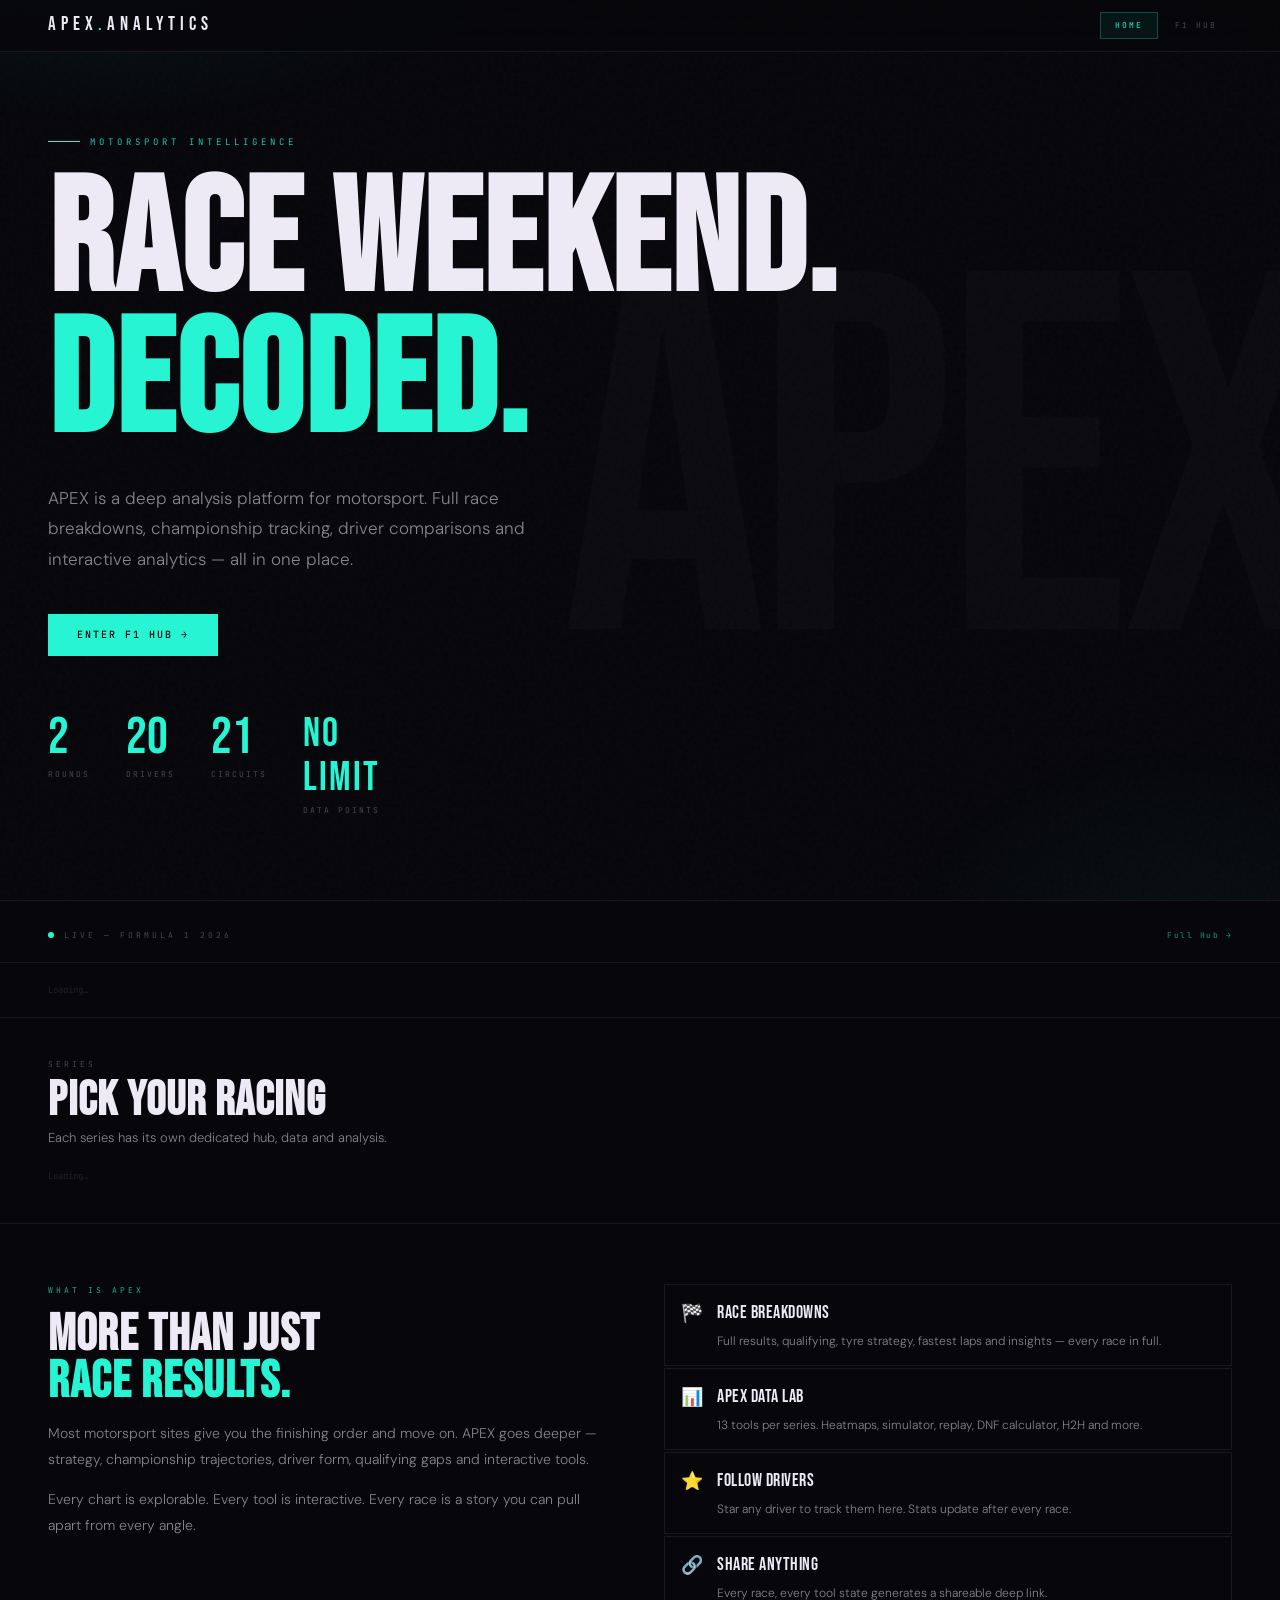
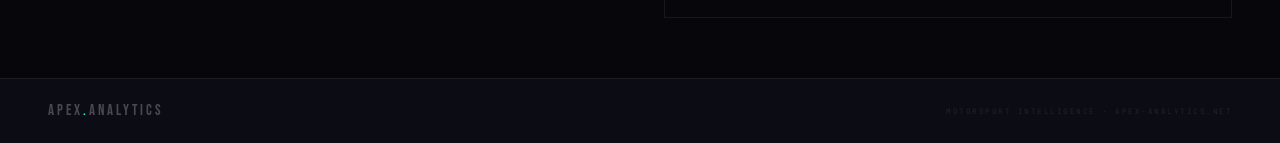
==== commit 372e58ba: "index.html" ====
--- a/index.html
+++ b/index.html
@@ -8,7 +8,7 @@
   <meta name="viewport" content="width=device-width, initial-scale=1.0">
   <title>APEX Analytics — Motorsport Intelligence</title>
   <link rel="icon" type="image/svg+xml" href="/favicon.svg">
-  <link rel="stylesheet" href="assets/apex.css?v=cfa7fae6">
+  <link rel="stylesheet" href="assets/apex.css?v=6f76edb7">
   <meta name="description" content="Deep race analysis across motorsport. Results, strategy, championship tracking and archives. Updated after every event.">
   <meta property="og:title" content="APEX Analytics — Motorsport Intelligence">
   <meta property="og:image" content="https://apex-analytics.net/assets/og-image.png">
@@ -297,6 +297,16 @@
     .hero-actions { flex-direction:column; }
     .hero-actions .btn { width:100%; justify-content:center; }
   }
+
+  @media (max-width: 768px) {
+    #live-content > div { grid-template-columns: 1fr !important; }
+    #series-grid a { grid-template-columns: 1fr !important; }
+    #series-grid a > div:last-child { writing-mode: horizontal-tb !important; transform: none !important; border-left: none !important; border-top: 1px solid var(--border) !important; padding: 12px 24px !important; min-width: auto !important; justify-content: flex-start !important; }
+    .what-section-grid { grid-template-columns: 1fr !important; }
+  }
+  @media (max-width: 600px) {
+    section { padding-left: 16px !important; padding-right: 16px !important; }
+  }
   </style>
 </head>
 <body>
@@ -313,256 +323,144 @@
     </div>
   </nav>
 
-  <div class="lp-content">
-
-    <!-- ── HERO ── -->
-    <section class="hero">
-      <div class="hero-bg-word">APEX</div>
-
-      <div class="hero-kicker anim-fade-up">
-        <div class="hero-kicker-line"></div>
-        <span class="hero-kicker-text">Motorsport Intelligence</span>
-      </div>
-
-      <h1 class="hero-h1 anim-fade-up delay-1">
+  <div style="position:relative;z-index:1">
+
+    <!-- HERO -->
+    <section style="min-height:calc(100vh - var(--nav-h));display:flex;flex-direction:column;justify-content:center;padding:80px var(--pad);position:relative;overflow:hidden">
+      <div style="position:absolute;right:-40px;top:50%;transform:translateY(-50%);font-family:'Bebas Neue',display;font-size:min(40vw,520px);letter-spacing:-10px;color:rgba(255,255,255,.018);pointer-events:none;user-select:none;line-height:1">APEX</div>
+
+      <div style="display:flex;align-items:center;gap:10px;margin-bottom:24px">
+        <div style="width:32px;height:1px;background:var(--accent)"></div>
+        <span style="font-family:'JetBrains Mono',monospace;font-size:9px;letter-spacing:4px;text-transform:uppercase;color:var(--accent);opacity:.8">Motorsport Intelligence</span>
+      </div>
+
+      <h1 style="font-family:'Bebas Neue',display;font-size:clamp(72px,14vw,160px);letter-spacing:2px;line-height:.88;margin-bottom:28px">
         Race Weekend.<br>
-        <span class="line2">Decoded.</span>
+        <span style="color:var(--accent)">Decoded.</span>
       </h1>
 
-      <p class="hero-sub anim-fade-up delay-2">
-        APEX is a deep analysis platform for motorsport. Full race breakdowns, championship tracking, driver comparisons and interactive analytics — all in one place. Updated after every event.
+      <p style="font-size:clamp(14px,2vw,17px);color:var(--muted);font-weight:300;line-height:1.8;max-width:520px;margin-bottom:40px">
+        APEX is a deep analysis platform for motorsport. Full race breakdowns, championship tracking, driver comparisons and interactive analytics — all in one place.
       </p>
 
-      <div class="hero-actions anim-fade-up delay-3">
-        <a href="f1.html" class="btn primary">Enter F1 Hub →</a>
-      </div>
-
-      <div class="hero-stats anim-fade-up delay-4">
-        <div class="hs-item">
-          <div class="hs-v" id="stat-rounds">2</div>
-          <div class="hs-l">Rounds Analysed</div>
+      <div style="margin-bottom:56px">
+        <a href="f1.html" class="btn primary" style="font-size:10px;padding:12px 28px">Enter F1 Hub →</a>
+      </div>
+
+      <div style="display:flex;gap:36px;flex-wrap:wrap">
+        <div>
+          <div style="font-family:'Bebas Neue',display;font-size:clamp(36px,5vw,52px);line-height:1;color:var(--accent)" id="stat-rounds">2</div>
+          <div style="font-family:'JetBrains Mono',monospace;font-size:8px;letter-spacing:2px;text-transform:uppercase;color:var(--dim);margin-top:4px">Rounds</div>
         </div>
-        <div class="hs-item">
-          <div class="hs-v" id="stat-drivers">20</div>
-          <div class="hs-l">Drivers Tracked</div>
+        <div>
+          <div style="font-family:'Bebas Neue',display;font-size:clamp(36px,5vw,52px);line-height:1;color:var(--accent)" id="stat-drivers">20</div>
+          <div style="font-family:'JetBrains Mono',monospace;font-size:8px;letter-spacing:2px;text-transform:uppercase;color:var(--dim);margin-top:4px">Drivers</div>
         </div>
-        <div class="hs-item">
-          <div class="hs-v" id="stat-circuits">21</div>
-          <div class="hs-l">Circuits Profiled</div>
+        <div>
+          <div style="font-family:'Bebas Neue',display;font-size:clamp(36px,5vw,52px);line-height:1;color:var(--accent)" id="stat-circuits">21</div>
+          <div style="font-family:'JetBrains Mono',monospace;font-size:8px;letter-spacing:2px;text-transform:uppercase;color:var(--dim);margin-top:4px">Circuits</div>
         </div>
-        <div class="hs-item">
-          <div class="hs-v" style="font-size:clamp(28px,4vw,48px);letter-spacing:2px">NO<br>LIMIT</div>
-          <div class="hs-l">Data Points</div>
+        <div>
+          <div style="font-family:'Bebas Neue',display;font-size:clamp(28px,4vw,40px);line-height:1.1;letter-spacing:2px;color:var(--accent)">NO<br>LIMIT</div>
+          <div style="font-family:'JetBrains Mono',monospace;font-size:8px;letter-spacing:2px;text-transform:uppercase;color:var(--dim);margin-top:4px">Data Points</div>
         </div>
       </div>
-
-      <div class="scroll-hint">
-        <span>Scroll</span>
-        <div class="scroll-arrow"></div>
-      </div>
     </section>
 
-    <!-- ── WHAT IS APEX ── -->
-    <section class="what-section">
-      <div class="what-grid">
-        <div class="what-left reveal">
-          <div class="label accent" style="margin-bottom:14px">What is APEX</div>
-          <h2 class="what-h2">
+    <!-- LIVE SNAPSHOT -->
+    <section id="live-section" style="border-top:1px solid var(--border)">
+      <div style="padding:28px var(--pad) 20px;display:flex;align-items:center;justify-content:space-between;border-bottom:1px solid var(--border)">
+        <div style="display:flex;align-items:center;gap:10px">
+          <div style="width:6px;height:6px;border-radius:50%;background:var(--accent);animation:pulse 2s ease-in-out infinite"></div>
+          <span style="font-family:'JetBrains Mono',monospace;font-size:8px;letter-spacing:3px;text-transform:uppercase;color:var(--dim)">Live — Formula 1 2026</span>
+        </div>
+        <a href="f1.html" style="font-family:'JetBrains Mono',monospace;font-size:8px;letter-spacing:1.5px;color:var(--accent);opacity:.6;transition:opacity .15s" onmouseover="this.style.opacity=1" onmouseout="this.style.opacity=.6">Full Hub →</a>
+      </div>
+      <div id="live-content" style="padding:20px var(--pad)">
+        <div style="font-family:'JetBrains Mono',monospace;font-size:9px;color:var(--dim);opacity:.4">Loading…</div>
+      </div>
+    </section>
+
+    <!-- SERIES -->
+    <section style="padding:40px var(--pad);border-top:1px solid var(--border)">
+      <div style="margin-bottom:20px">
+        <div style="font-family:'JetBrains Mono',monospace;font-size:8px;letter-spacing:3px;text-transform:uppercase;color:var(--dim);margin-bottom:8px">Series</div>
+        <h2 style="font-family:'Bebas Neue',display;font-size:clamp(32px,5vw,48px);letter-spacing:1px;line-height:.9">Pick Your Racing</h2>
+        <p style="font-size:13px;color:var(--muted);font-weight:300;margin-top:6px">Each series has its own dedicated hub, data and analysis.</p>
+      </div>
+      <div id="series-grid">
+        <div style="font-family:'JetBrains Mono',monospace;font-size:9px;color:var(--dim);opacity:.4">Loading…</div>
+      </div>
+    </section>
+
+    <!-- FAVORITES -->
+    <section id="fav-section" style="padding:40px var(--pad);border-top:1px solid var(--border);display:none">
+      <div style="margin-bottom:20px">
+        <div style="font-family:'JetBrains Mono',monospace;font-size:8px;letter-spacing:3px;text-transform:uppercase;color:var(--dim);margin-bottom:8px">Your Favorites</div>
+        <h2 style="font-family:'Bebas Neue',display;font-size:clamp(28px,4vw,40px);letter-spacing:1px">Drivers You Follow</h2>
+      </div>
+      <div id="fav-content"></div>
+    </section>
+
+    <!-- WHAT IS APEX -->
+    <section style="padding:60px var(--pad);border-top:1px solid var(--border)">
+      <div class="what-section-grid" style="display:grid;grid-template-columns:1fr 1fr;gap:48px;align-items:start">
+        <div>
+          <div style="font-family:'JetBrains Mono',monospace;font-size:8px;letter-spacing:3px;text-transform:uppercase;color:var(--accent);opacity:.7;margin-bottom:14px">What is APEX</div>
+          <h2 style="font-family:'Bebas Neue',display;font-size:clamp(36px,4vw,52px);letter-spacing:1px;line-height:.92;margin-bottom:16px">
             More than just<br>
-            <span class="acc">race results.</span>
+            <span style="color:var(--accent)">race results.</span>
           </h2>
-          <p class="what-p">
-            Most motorsport sites give you the finishing order and move on. APEX goes deeper — strategy, tyre data, championship trajectories, driver form, qualifying gaps. The analysis that used to live in paddock notebooks, now accessible to everyone.
+          <p style="font-size:14px;color:var(--muted);line-height:1.85;font-weight:300;margin-bottom:14px">
+            Most motorsport sites give you the finishing order and move on. APEX goes deeper — strategy, championship trajectories, driver form, qualifying gaps and interactive tools.
           </p>
-          <p class="what-p">
-            Every tool is interactive. Every chart is explorable. Every race is a story you can pull apart and examine from every angle.
+          <p style="font-size:14px;color:var(--muted);line-height:1.85;font-weight:300">
+            Every chart is explorable. Every tool is interactive. Every race is a story you can pull apart from every angle.
           </p>
-          <div class="what-features">
-            <div class="what-feature reveal delay-1">
-              <div class="wf-icon">🏁</div>
-              <div>
-                <div class="wf-title">Race Breakdowns</div>
-                <div class="wf-desc">Full results, tyre strategies, fastest laps, position changes and driver insights — every race told in full.</div>
-              </div>
-            </div>
-            <div class="what-feature reveal delay-2">
-              <div class="wf-icon">📊</div>
-              <div>
-                <div class="wf-title">APEX Data Lab</div>
-                <div class="wf-desc">Championship simulators, head-to-head tools, heatmaps, DNF calculators, race replays and more. No limits.</div>
-              </div>
-            </div>
-            <div class="what-feature reveal delay-3">
-              <div class="wf-icon">⚡</div>
-              <div>
-                <div class="wf-title">Live Season Tracking</div>
-                <div class="wf-desc">Championship standings, constructor battles, driver form — updated after every session.</div>
-              </div>
-            </div>
-            <div class="what-feature reveal delay-4">
-              <div class="wf-icon">🔗</div>
-              <div>
-                <div class="wf-title">Share Everything</div>
-                <div class="wf-desc">Every race, every analysis tool state, every insight generates a shareable link.</div>
-              </div>
+        </div>
+        <div style="display:flex;flex-direction:column;gap:2px">
+          <div style="display:flex;align-items:flex-start;gap:14px;padding:14px 16px;border:1px solid var(--border);transition:border-color .18s" onmouseover="this.style.borderColor='rgba(39,244,210,.25)'" onmouseout="this.style.borderColor='rgba(255,255,255,.07)'">
+            <div style="font-size:18px;flex-shrink:0">🏁</div>
+            <div>
+              <div style="font-family:'Bebas Neue',display;font-size:18px;letter-spacing:.5px;margin-bottom:4px">Race Breakdowns</div>
+              <div style="font-size:12px;color:var(--muted);font-weight:300;line-height:1.6">Full results, qualifying, tyre strategy, fastest laps and insights — every race in full.</div>
+            </div>
+          </div>
+          <div style="display:flex;align-items:flex-start;gap:14px;padding:14px 16px;border:1px solid var(--border);transition:border-color .18s" onmouseover="this.style.borderColor='rgba(39,244,210,.25)'" onmouseout="this.style.borderColor='rgba(255,255,255,.07)'">
+            <div style="font-size:18px;flex-shrink:0">📊</div>
+            <div>
+              <div style="font-family:'Bebas Neue',display;font-size:18px;letter-spacing:.5px;margin-bottom:4px">APEX Data Lab</div>
+              <div style="font-size:12px;color:var(--muted);font-weight:300;line-height:1.6">13 tools per series. Heatmaps, simulator, replay, DNF calculator, H2H and more.</div>
+            </div>
+          </div>
+          <div style="display:flex;align-items:flex-start;gap:14px;padding:14px 16px;border:1px solid var(--border);transition:border-color .18s" onmouseover="this.style.borderColor='rgba(39,244,210,.25)'" onmouseout="this.style.borderColor='rgba(255,255,255,.07)'">
+            <div style="font-size:18px;flex-shrink:0">⭐</div>
+            <div>
+              <div style="font-family:'Bebas Neue',display;font-size:18px;letter-spacing:.5px;margin-bottom:4px">Follow Drivers</div>
+              <div style="font-size:12px;color:var(--muted);font-weight:300;line-height:1.6">Star any driver to track them here. Stats update after every race.</div>
+            </div>
+          </div>
+          <div style="display:flex;align-items:flex-start;gap:14px;padding:14px 16px;border:1px solid var(--border);transition:border-color .18s" onmouseover="this.style.borderColor='rgba(39,244,210,.25)'" onmouseout="this.style.borderColor='rgba(255,255,255,.07)'">
+            <div style="font-size:18px;flex-shrink:0">🔗</div>
+            <div>
+              <div style="font-family:'Bebas Neue',display;font-size:18px;letter-spacing:.5px;margin-bottom:4px">Share Anything</div>
+              <div style="font-size:12px;color:var(--muted);font-weight:300;line-height:1.6">Every race, every tool state generates a shareable deep link.</div>
             </div>
           </div>
         </div>
-
-        <div class="what-right reveal delay-2">
-          <div class="preview-screen">
-            <div class="preview-bar">
-              <div class="preview-dot" style="background:#27F4D2"></div>
-              <div style="font-family:'JetBrains Mono',monospace;font-size:8px;color:var(--dim);letter-spacing:1px">F1 2026 · Championship</div>
-            </div>
-            <div class="preview-content">
-              <div class="preview-title">Drivers</div>
-              <div class="preview-rows">
-                <div class="preview-row delay-1">
-                  <div class="pr-pos p1">1</div>
-                  <div class="pr-name" style="color:#27F4D2">Russell</div>
-                  <div class="pr-bar-wrap"><div class="pr-bar" style="width:100%"></div></div>
-                  <div class="pr-pts">51</div>
-                </div>
-                <div class="preview-row delay-2">
-                  <div class="pr-pos">2</div>
-                  <div class="pr-name">Antonelli</div>
-                  <div class="pr-bar-wrap"><div class="pr-bar" style="width:92%"></div></div>
-                  <div class="pr-pts">47</div>
-                </div>
-                <div class="preview-row delay-3">
-                  <div class="pr-pos">3</div>
-                  <div class="pr-name">Leclerc</div>
-                  <div class="pr-bar-wrap"><div class="pr-bar" style="width:67%;background:#E8002D"></div></div>
-                  <div class="pr-pts">34</div>
-                </div>
-                <div class="preview-row delay-4">
-                  <div class="pr-pos">4</div>
-                  <div class="pr-name">Hamilton</div>
-                  <div class="pr-bar-wrap"><div class="pr-bar" style="width:65%;background:#CC0025"></div></div>
-                  <div class="pr-pts">33</div>
-                </div>
-                <div class="preview-row delay-5">
-                  <div class="pr-pos">5</div>
-                  <div class="pr-name">Bearman</div>
-                  <div class="pr-bar-wrap"><div class="pr-bar" style="width:33%;background:#B6BABD"></div></div>
-                  <div class="pr-pts">17</div>
-                </div>
-              </div>
-            </div>
-          </div>
-        </div>
       </div>
     </section>
 
-    <!-- ── SERIES ── -->
-    <section class="series-section">
-      <div class="series-header">
-        <div>
-          <div class="label" style="margin-bottom:10px">Series</div>
-          <h2 class="series-h2">Pick your racing</h2>
-          <p class="series-sub">Each series has its own dedicated hub, data and analysis.</p>
-        </div>
-      </div>
-
-      <div class="series-grid" id="series-grid">
-        <!-- Populated by JS -->
-      </div>
-    </section>
-
-    <!-- ── FAVORITES ── -->
-    <section class="fav-section" id="fav-section">
-      <div class="fav-header">
-        <div class="label" style="margin-bottom:8px">Your Favorites</div>
-        <h2 class="fav-h2">Your Drivers & Teams</h2>
-      </div>
-      <div id="fav-content">
-        <!-- Populated by JS -->
-      </div>
-    </section>
-
-    <!-- ── TOOLS SHOWCASE ── -->
-    <section style="padding:80px var(--pad);border-top:1px solid var(--border)">
-      <div class="reveal" style="margin-bottom:40px">
-        <div class="label" style="margin-bottom:10px">What You Get</div>
-        <h2 style="font-family:'Bebas Neue',display;font-size:clamp(36px,5vw,56px);letter-spacing:1px;line-height:.9;margin-bottom:10px">
-          A full toolkit.<br><span style="color:var(--accent)">Per series.</span>
-        </h2>
-        <p style="font-size:14px;color:var(--muted);font-weight:300;max-width:480px;line-height:1.8">
-          Every series on APEX gets its own dedicated hub and Data Lab — built around that series' format, data and culture.
-        </p>
-      </div>
-
-      <div style="display:grid;grid-template-columns:repeat(auto-fill,minmax(280px,1fr));gap:2px">
-
-        <div class="reveal delay-1" style="background:var(--bg3);border:1px solid var(--border);padding:24px;position:relative;overflow:hidden">
-          <div style="position:absolute;right:-10px;bottom:-12px;font-family:'Bebas Neue',display;font-size:80px;color:rgba(255,255,255,.025);line-height:1;pointer-events:none">HUB</div>
-          <div style="font-size:22px;margin-bottom:12px">🏁</div>
-          <div style="font-family:'Bebas Neue',display;font-size:22px;letter-spacing:.5px;margin-bottom:8px">Series Hub</div>
-          <div style="font-size:12.5px;color:var(--muted);line-height:1.7;font-weight:300">Live countdown, championship strip, race feed, standings sidebar and full season schedule — all in one dedicated hub per series.</div>
-        </div>
-
-        <div class="reveal delay-2" style="background:var(--bg3);border:1px solid var(--border);padding:24px;position:relative;overflow:hidden">
-          <div style="position:absolute;right:-10px;bottom:-12px;font-family:'Bebas Neue',display;font-size:80px;color:rgba(255,255,255,.025);line-height:1;pointer-events:none">LAP</div>
-          <div style="font-size:22px;margin-bottom:12px">📊</div>
-          <div style="font-family:'Bebas Neue',display;font-size:22px;letter-spacing:.5px;margin-bottom:8px">APEX Data Lab</div>
-          <div style="font-size:12.5px;color:var(--muted);line-height:1.7;font-weight:300">13 interactive tools per series. Results heatmap, championship trajectory, race replay, simulator, DNF calculator, H2H deep dives and more.</div>
-        </div>
-
-        <div class="reveal delay-3" style="background:var(--bg3);border:1px solid var(--border);padding:24px;position:relative;overflow:hidden">
-          <div style="position:absolute;right:-10px;bottom:-12px;font-family:'Bebas Neue',display;font-size:80px;color:rgba(255,255,255,.025);line-height:1;pointer-events:none">RCE</div>
-          <div style="font-size:22px;margin-bottom:12px">🔍</div>
-          <div style="font-family:'Bebas Neue',display;font-size:22px;letter-spacing:.5px;margin-bottom:8px">Race Breakdowns</div>
-          <div style="font-size:12.5px;color:var(--muted);line-height:1.7;font-weight:300">Full results, qualifying, strategy insights, tyre data, driver of the race and circuit profiles — every event told in full depth.</div>
-        </div>
-
-        <div class="reveal delay-1" style="background:var(--bg3);border:1px solid var(--border);padding:24px;position:relative;overflow:hidden">
-          <div style="position:absolute;right:-10px;bottom:-12px;font-family:'Bebas Neue',display;font-size:80px;color:rgba(255,255,255,.025);line-height:1;pointer-events:none">DVR</div>
-          <div style="font-size:22px;margin-bottom:12px">👤</div>
-          <div style="font-family:'Bebas Neue',display;font-size:22px;letter-spacing:.5px;margin-bottom:8px">Driver Profiles</div>
-          <div style="font-size:12.5px;color:var(--muted);line-height:1.7;font-weight:300">Season stats, round-by-round breakdowns, teammate battles, career records and points trajectories for every competitor.</div>
-        </div>
-
-        <div class="reveal delay-2" style="background:var(--bg3);border:1px solid var(--border);padding:24px;position:relative;overflow:hidden">
-          <div style="position:absolute;right:-10px;bottom:-12px;font-family:'Bebas Neue',display;font-size:80px;color:rgba(255,255,255,.025);line-height:1;pointer-events:none">CMP</div>
-          <div style="font-size:22px;margin-bottom:12px">⚡</div>
-          <div style="font-family:'Bebas Neue',display;font-size:22px;letter-spacing:.5px;margin-bottom:8px">Compare Tool</div>
-          <div style="font-size:12.5px;color:var(--muted);line-height:1.7;font-weight:300">Head-to-head any two competitors. Season stats, career records, points trajectory charts — all shareable via a single link.</div>
-        </div>
-
-        <div class="reveal delay-3" style="background:var(--bg3);border:1px solid var(--border);padding:24px;position:relative;overflow:hidden">
-          <div style="position:absolute;right:-10px;bottom:-12px;font-family:'Bebas Neue',display;font-size:80px;color:rgba(255,255,255,.025);line-height:1;pointer-events:none">TRK</div>
-          <div style="font-size:22px;margin-bottom:12px">🗺</div>
-          <div style="font-family:'Bebas Neue',display;font-size:22px;letter-spacing:.5px;margin-bottom:8px">Circuit Guide</div>
-          <div style="font-size:12.5px;color:var(--muted);line-height:1.7;font-weight:300">Full profiles of every circuit — lap length, DRS zones, strategic notes, legendary corners, historical winners and tier ratings.</div>
-        </div>
-
-      </div>
-
-      <div class="reveal" style="margin-top:28px;padding:20px 24px;border:1px solid rgba(var(--accent-rgb),.15);background:rgba(var(--accent-rgb),.04);display:flex;align-items:center;justify-content:space-between;flex-wrap:wrap;gap:14px">
-        <div>
-          <div style="font-family:'Bebas Neue',display;font-size:20px;letter-spacing:.5px;margin-bottom:4px">Everything lives inside each series hub.</div>
-          <div style="font-size:12.5px;color:var(--muted);font-weight:300">Pick a series above to access the full toolkit.</div>
-        </div>
-        <a href="f1.html" class="btn primary">Enter F1 Hub →</a>
-      </div>
-    </section>
   </div>
+
 
   <footer class="apex-footer">
     <div class="foot-logo">APEX<span class="dot">.</span>ANALYTICS</div>
     <div class="foot-copy">Motorsport Intelligence · apex-analytics.net</div>
   </footer>
 
-  <script src="assets/apex.js?v=57e16148"></script>
+  <script src="assets/apex.js?v=77b582a0"></script>
   <script>
-  // Intersection observer for reveal animations
-  const observer = new IntersectionObserver(entries => {
-    entries.forEach(e => { if (e.isIntersecting) e.target.classList.add('visible'); });
-  }, { threshold: .1 });
-  document.querySelectorAll('.reveal').forEach(el => observer.observe(el));
-
-  // Boot landing page
   (async () => {
     try {
       const [config, comp, sched] = await Promise.all([
@@ -570,55 +468,126 @@
         loadJSON('data/competitors-f1-2026.json'),
         loadJSON('data/f1-2026.json'),
       ]);
-      if (!config || !comp) throw new Error('Data load failed');
-
-      const series    = config.series;
-      const drivers   = (comp?.competitors||[]).sort((a,b)=>(b.season_2026?.pts||0)-(a.season_2026?.pts||0));
+      if (!config || !comp) throw new Error('Data failed');
+
+      const drivers   = (comp.competitors||[]).sort((a,b)=>(b.season_2026?.pts||0)-(a.season_2026?.pts||0));
       const schedule  = sched?.schedule || [];
       const completed = schedule.filter(r => r.complete);
       const nextRace  = schedule.find(r => !r.complete);
+      const lastRace  = completed[completed.length - 1];
       const leader    = drivers[0];
       const p2        = drivers[1];
-      const gap       = leader && p2 ? (leader.season_2026?.pts||0)-(p2.season_2026?.pts||0) : 0;
 
       // Hero stats
-      const se = id => document.getElementById(id);
-      if (se('stat-rounds'))   se('stat-rounds').textContent   = completed.length;
-      if (se('stat-drivers'))  se('stat-drivers').textContent  = drivers.length;
-      if (se('stat-circuits')) se('stat-circuits').textContent = 21;
-
-      // Series grid — active series only
-      const sgEl = se('series-grid');
+      const ge = id => document.getElementById(id);
+      if (ge('stat-rounds'))   ge('stat-rounds').textContent   = completed.length;
+      if (ge('stat-drivers'))  ge('stat-drivers').textContent  = drivers.length;
+      if (ge('stat-circuits')) ge('stat-circuits').textContent = 21;
+
+      // Live snapshot
+      const liveEl = ge('live-content');
+      if (liveEl) {
+        const gap = leader && p2 ? (leader.season_2026?.pts||0) - (p2.season_2026?.pts||0) : 0;
+        const maxPts = leader?.season_2026?.pts || 1;
+        const top5 = drivers.slice(0, 5);
+
+        const lastRaceHtml = lastRace ? `
+          <div style="margin-bottom:20px;padding:16px 20px;background:var(--bg3);border:1px solid var(--border);border-left:3px solid var(--red)">
+            <div style="font-family:'JetBrains Mono',monospace;font-size:7.5px;letter-spacing:2px;text-transform:uppercase;color:var(--dim);margin-bottom:8px">
+              Last Race · R${lastRace.round} · ${lastRace.venue}
+            </div>
+            <div style="display:flex;align-items:center;justify-content:space-between;flex-wrap:wrap;gap:12px">
+              <div>
+                <div style="font-family:'Bebas Neue',display;font-size:28px;letter-spacing:.5px;color:var(--text)">${lastRace.name}</div>
+                <div style="font-family:'Bebas Neue',display;font-size:20px;color:var(--accent)">${lastRace.race?.winner || '—'} won</div>
+              </div>
+              <a href="race.html?series=f1&round=${lastRace.round}" class="btn ghost btn-sm">Full Analysis →</a>
+            </div>
+          </div>` : '';
+
+        const nextRaceHtml = nextRace ? `
+          <div style="margin-bottom:20px;padding:16px 20px;background:rgba(39,244,210,.04);border:1px solid rgba(39,244,210,.15)">
+            <div style="font-family:'JetBrains Mono',monospace;font-size:7.5px;letter-spacing:2px;text-transform:uppercase;color:var(--accent);opacity:.7;margin-bottom:8px">
+              Next Race · R${nextRace.round}
+            </div>
+            <div style="font-family:'Bebas Neue',display;font-size:24px;letter-spacing:.5px;margin-bottom:4px">${nextRace.name || nextRace.venue}</div>
+            <div style="font-family:'JetBrains Mono',monospace;font-size:9px;color:var(--muted)">${nextRace.venue} · ${nextRace.date}</div>
+          </div>` : '';
+
+        const standingsHtml = `
+          <div>
+            <div style="font-family:'JetBrains Mono',monospace;font-size:7.5px;letter-spacing:2px;text-transform:uppercase;color:var(--dim);margin-bottom:10px">
+              Championship · After Round ${completed.length}
+            </div>
+            ${top5.map((d, i) => {
+              const pts = d.season_2026?.pts || 0;
+              const pct = Math.round((pts / maxPts) * 100);
+              return `
+                <a href="competitor.html?series=f1&id=${d.id}" style="display:flex;align-items:center;gap:10px;padding:7px 0;border-bottom:1px solid rgba(255,255,255,.025);text-decoration:none;color:inherit;position:relative;overflow:hidden"
+                   onmouseover="this.style.background='rgba(255,255,255,.014)'" onmouseout="this.style.background=''">
+                  <div style="position:absolute;left:0;top:0;bottom:0;width:${pct}%;background:#${d.color};opacity:.07;pointer-events:none"></div>
+                  <div style="font-family:'Bebas Neue',display;font-size:20px;color:${i===0?'var(--accent)':'var(--dim)'};width:20px;text-align:center;position:relative">${i+1}</div>
+                  <div style="width:3px;height:28px;background:#${d.color};flex-shrink:0;position:relative"></div>
+                  <div style="flex:1;position:relative">
+                    <div style="font-family:'Bebas Neue',display;font-size:17px;letter-spacing:.3px">${d.name}</div>
+                    <div style="font-family:'JetBrains Mono',monospace;font-size:7.5px;color:var(--dim)">${d.team_name}</div>
+                  </div>
+                  <div style="font-family:'Bebas Neue',display;font-size:24px;color:${i===0?'var(--accent)':'var(--text)'};position:relative">${pts}</div>
+                </a>`;
+            }).join('')}
+            <a href="standings.html?series=f1" style="display:block;padding:10px 0;font-family:'JetBrains Mono',monospace;font-size:8px;letter-spacing:2px;text-transform:uppercase;color:var(--accent);opacity:.6;transition:opacity .15s;text-decoration:none;margin-top:6px"
+               onmouseover="this.style.opacity=1" onmouseout="this.style.opacity=.6">Full Standings →</a>
+          </div>`;
+
+        liveEl.innerHTML = `
+          <div style="display:grid;grid-template-columns:1fr 1fr;gap:24px">
+            <div>${lastRaceHtml}${nextRaceHtml}</div>
+            <div>${standingsHtml}</div>
+          </div>`;
+      }
+
+      // Series grid
+      const sgEl = ge('series-grid');
       if (sgEl) {
-        const activeEntries = Object.entries(series).filter(([,s]) => s.active);
-        if (!activeEntries.length) {
-          sgEl.innerHTML = '<div style="grid-column:1/-1;padding:20px;font-family:'JetBrains Mono',monospace;font-size:9px;color:var(--dim)">No active series</div>';
+        const active = Object.entries(config.series).filter(([,s]) => s.active);
+        if (!active.length) {
+          sgEl.innerHTML = '<div style="font-family:'JetBrains Mono',monospace;font-size:9px;color:var(--dim)">No active series</div>';
         } else {
-          sgEl.innerHTML = activeEntries.map(([id, s]) => `
-            <a href="${s.hub_url}" class="series-card active-series" style="--sc:${s.accent}">
-              <div class="series-card-bg">${s.short}</div>
-              <div class="sc-badge"><div class="sc-live-dot"></div>${s.name}</div>
-              <div class="sc-title">${s.short}</div>
-              <div class="sc-desc">${s.description}</div>
-              ${leader ? `
-              <div class="sc-stat-row">
-                <div class="sc-stat">
-                  <div class="sc-stat-v" style="color:${s.accent}">${leader.name.split(' ').pop()}</div>
-                  <div class="sc-stat-l">Leader</div>
+          sgEl.innerHTML = active.map(([id, s]) => `
+            <a href="${s.hub_url}" style="display:grid;grid-template-columns:1fr auto;background:var(--bg3);border:1px solid var(--border);border-left:3px solid ${s.accent};text-decoration:none;color:inherit;transition:border-color .2s,background .2s;position:relative;overflow:hidden"
+               onmouseover="this.style.borderColor='${s.accent}55'" onmouseout="this.style.borderColor='var(--border)'">
+              <div style="position:absolute;right:-10px;bottom:-12px;font-family:'Bebas Neue',display;font-size:100px;letter-spacing:-2px;color:rgba(255,255,255,.03);line-height:1;pointer-events:none">${s.short}</div>
+              <div style="padding:24px 28px;position:relative">
+                <div style="display:flex;align-items:center;gap:8px;margin-bottom:10px">
+                  <div style="width:6px;height:6px;border-radius:50%;background:${s.accent};animation:pulse 2s ease-in-out infinite"></div>
+                  <div style="font-family:'JetBrains Mono',monospace;font-size:8px;letter-spacing:2px;text-transform:uppercase;color:${s.accent};opacity:.8">${s.name}</div>
                 </div>
-                <div class="sc-stat">
-                  <div class="sc-stat-v">${leader.season_2026?.pts||0}</div>
-                  <div class="sc-stat-l">Points</div>
-                </div>
-                <div class="sc-stat">
-                  <div class="sc-stat-v">+${gap}</div>
-                  <div class="sc-stat-l">Gap to P2</div>
-                </div>
-                <div class="sc-stat">
-                  <div class="sc-stat-v">${completed.length}/${schedule.length}</div>
-                  <div class="sc-stat-l">Rounds</div>
-                </div>
-              </div>` : ''}
+                <div style="font-family:'Bebas Neue',display;font-size:clamp(40px,6vw,64px);letter-spacing:2px;line-height:.9;color:${s.accent};margin-bottom:8px">${s.short}</div>
+                <div style="font-size:13px;color:var(--muted);line-height:1.65;font-weight:300;max-width:480px;margin-bottom:18px">${s.description}</div>
+                ${leader ? `
+                <div style="display:flex;gap:24px;flex-wrap:wrap;padding:12px 0;border-top:1px solid var(--border)">
+                  <div>
+                    <div style="font-family:'Bebas Neue',display;font-size:22px;color:${s.accent}">${leader.name.split(' ').pop()}</div>
+                    <div style="font-family:'JetBrains Mono',monospace;font-size:7px;letter-spacing:1.5px;text-transform:uppercase;color:var(--dim)">Leader</div>
+                  </div>
+                  <div>
+                    <div style="font-family:'Bebas Neue',display;font-size:22px">${leader.season_2026?.pts||0}</div>
+                    <div style="font-family:'JetBrains Mono',monospace;font-size:7px;letter-spacing:1.5px;text-transform:uppercase;color:var(--dim)">Points</div>
+                  </div>
+                  <div>
+                    <div style="font-family:'Bebas Neue',display;font-size:22px">+${gap}</div>
+                    <div style="font-family:'JetBrains Mono',monospace;font-size:7px;letter-spacing:1.5px;text-transform:uppercase;color:var(--dim)">Gap to P2</div>
+                  </div>
+                  <div>
+                    <div style="font-family:'Bebas Neue',display;font-size:22px">${completed.length}/${schedule.length}</div>
+                    <div style="font-family:'JetBrains Mono',monospace;font-size:7px;letter-spacing:1.5px;text-transform:uppercase;color:var(--dim)">Rounds</div>
+                  </div>
+                </div>` : ''}
+              </div>
+              <div style="display:flex;align-items:center;padding:0 20px;font-family:'JetBrains Mono',monospace;font-size:8.5px;letter-spacing:2px;text-transform:uppercase;color:${s.accent};border-left:1px solid var(--border);background:rgba(255,255,255,.015);opacity:.5;transition:opacity .2s;min-width:52px;writing-mode:vertical-rl;transform:rotate(180deg)"
+                 onmouseover="this.style.opacity=1" onmouseout="this.style.opacity=.5">
+                Enter ${s.short} Hub →
+              </div>
             </a>`).join('');
         }
       }
@@ -626,75 +595,40 @@
       // Favorites
       renderFavs(drivers);
 
-      // Mini heatmap preview in tools section
-      buildHeatmapPreview(drivers, schedule);
-
     } catch(err) {
-      console.error('[APEX] Landing page error:', err);
-      // Page still shows static content — just without dynamic data
+      console.error('[APEX] index.html error:', err);
     }
   })();
 
-  // Favorites
-  function getFavs() {
-    try { return JSON.parse(localStorage.getItem('apex-favorites') || '{"drivers":[],"teams":[]}'); }
-    catch { return { drivers:[], teams:[] }; }
-  }
-  function removeFavDriver(id) {
-    const f = getFavs(); f.drivers = f.drivers.filter(d=>d!==id);
-    localStorage.setItem('apex-favorites', JSON.stringify(f)); location.reload();
-  }
   function renderFavs(allDrivers) {
-    const favs = getFavs();
+    const favKeys = (() => {
+      try { return JSON.parse(localStorage.getItem('apex-favorites')||'{"drivers":[]}').drivers; }
+      catch { return []; }
+    })();
     const section = document.getElementById('fav-section');
     const el = document.getElementById('fav-content');
     if (!section || !el) return;
-    const favDrivers = allDrivers.filter(d => favs.drivers.includes(d.id));
+    const favDrivers = allDrivers.filter(d => favKeys.includes(d.id));
     if (!favDrivers.length) { section.style.display = 'none'; return; }
-    el.innerHTML = '<div class="fav-grid">' + favDrivers.map(d => {
-      const s = d.season_2026;
-      const fins = (s.results_by_round||[]).map(r=>parseInt(r.finish)).filter(n=>!isNaN(n));
-      const avg = fins.length ? (fins.reduce((a,b)=>a+b,0)/fins.length).toFixed(1) : '—';
-      return `<div class="fav-card" style="border-left:3px solid #${d.color}">
-        <button class="fav-remove" onclick="removeFavDriver('${d.id}')">✕</button>
-        <div class="fav-driver-name" style="color:#${d.color}">${d.name}</div>
-        <div class="fav-team">${d.team_name} · #${d.number}</div>
-        <div class="fav-stats">
-          <div><div class="fav-stat-v" style="color:#${d.color}">${s.pts||0}</div><div class="fav-stat-l">Points</div></div>
-          <div><div class="fav-stat-v">${s.wins||0}</div><div class="fav-stat-l">Wins</div></div>
-          <div><div class="fav-stat-v">${avg}</div><div class="fav-stat-l">Avg</div></div>
-          <div><div class="fav-stat-v" style="color:${s.dnfs?'var(--red)':'var(--dim)'}">${s.dnfs||0}</div><div class="fav-stat-l">DNFs</div></div>
-        </div>
-      </div>`;
-    }).join('') + '</div>';
-  }
-
-  // Mini heatmap preview
-  function buildHeatmapPreview(drivers, schedule) {
-    const el = document.getElementById('heatmap-preview');
-    if (!el) return;
-    const completed = schedule.filter(r=>r.complete).slice(0,4);
-    const top8 = drivers.slice(0,8);
-    el.innerHTML = `
-      <div style="font-family:'JetBrains Mono',monospace;font-size:7.5px;letter-spacing:2px;text-transform:uppercase;color:var(--dim);margin-bottom:8px">
-        Results Heatmap Preview — F1 2026
-      </div>
-      ${top8.map(d => {
-        const rmap = {};
-        (d.season_2026?.results_by_round||[]).forEach(r=>rmap[r.round]=r);
-        return `<div class="hmp-row">
-          <div style="width:70px;flex-shrink:0;font-family:'Bebas Neue',display;font-size:13px;padding:0 6px 0 0;white-space:nowrap;overflow:hidden;text-overflow:ellipsis;color:#${d.color}">
-            ${d.name.split(' ').pop()}
+    section.style.display = 'block';
+    el.innerHTML = '<div style="display:grid;grid-template-columns:repeat(auto-fill,minmax(200px,1fr));gap:2px">' +
+      favDrivers.map(d => {
+        const s = d.season_2026;
+        const fins = (s.results_by_round||[]).map(r=>parseInt(r.finish)).filter(n=>!isNaN(n));
+        const avg = fins.length ? (fins.reduce((a,b)=>a+b,0)/fins.length).toFixed(1) : '—';
+        return `<div style="background:var(--bg3);border:1px solid var(--border);border-left:3px solid #${d.color};padding:16px 18px">
+          <button style="float:right;background:none;border:none;color:var(--dim);cursor:pointer;font-size:11px" onclick="(()=>{const f=JSON.parse(localStorage.getItem('apex-favorites')||'{}');f.drivers=(f.drivers||[]).filter(x=>x!=='${d.id}');localStorage.setItem('apex-favorites',JSON.stringify(f));location.reload()})()">✕</button>
+          <div style="font-family:'Bebas Neue',display;font-size:22px;letter-spacing:.5px;margin-bottom:4px;color:#${d.color}">${d.name}</div>
+          <div style="font-family:'JetBrains Mono',monospace;font-size:8px;color:var(--dim);margin-bottom:10px">${d.team_name} · #${d.number}</div>
+          <div style="display:flex;gap:12px">
+            <div><div style="font-family:'Bebas Neue',display;font-size:18px;line-height:1;color:#${d.color}">${s.pts||0}</div><div style="font-family:'JetBrains Mono',monospace;font-size:7px;letter-spacing:1px;text-transform:uppercase;color:var(--dim)">Pts</div></div>
+            <div><div style="font-family:'Bebas Neue',display;font-size:18px;line-height:1">${s.wins||0}</div><div style="font-family:'JetBrains Mono',monospace;font-size:7px;letter-spacing:1px;text-transform:uppercase;color:var(--dim)">Wins</div></div>
+            <div><div style="font-family:'Bebas Neue',display;font-size:18px;line-height:1">${avg}</div><div style="font-family:'JetBrains Mono',monospace;font-size:7px;letter-spacing:1px;text-transform:uppercase;color:var(--dim)">Avg</div></div>
+            <div><div style="font-family:'Bebas Neue',display;font-size:18px;line-height:1;color:${s.dnfs?'var(--red)':'var(--dim)'}">${s.dnfs||0}</div><div style="font-family:'JetBrains Mono',monospace;font-size:7px;letter-spacing:1px;text-transform:uppercase;color:var(--dim)">DNF</div></div>
           </div>
-          ${completed.map(round=>{
-            const res = rmap[round.round];
-            const fin = res?.finish ?? null;
-            const lbl = fin===null?'·':String(fin).slice(0,3);
-            return `<div class="hmp-cell ${posClass(fin)}" title="${d.name} R${round.round}: ${lbl}">${lbl}</div>`;
-          }).join('')}
         </div>`;
-      }).join('')}`;
+      }).join('') + '</div>';
   }
   </script>
 </body>
-</html>
+</html>
--- a/assets/apex.css
+++ b/assets/apex.css
@@ -56,9 +56,9 @@
 @keyframes trackCar { 0%{offset-distance:0%} 100%{offset-distance:100%} }
 @keyframes barGrow  { from{width:0} to{width:var(--w)} }
 
-.anim-fade-up   { animation:fadeUp .45s var(--ease-out) both; }
-.anim-fade-in   { animation:fadeIn .35s ease both; }
-.anim-slide-in  { animation:slideIn .35s var(--ease-out) both; }
+.anim-fade-up   { animation:fadeUp .45s ease-out forwards; }
+.anim-fade-in   { animation:fadeIn .35s ease forwards; }
+.anim-slide-in  { animation:slideIn .35s ease-out forwards; }
 .delay-1 { animation-delay:.08s; }
 .delay-2 { animation-delay:.16s; }
 .delay-3 { animation-delay:.24s; }
@@ -304,3 +304,11 @@
 @media (max-width:600px) {
   .hide-mobile { display:none !important; }
 }
+
+/* Prevent flash on delayed animations */
+.delay-1, .delay-2, .delay-3, .delay-4, .delay-5 { opacity:0; }
+.delay-1 { animation-delay:.08s; animation-fill-mode:both; }
+.delay-2 { animation-delay:.16s; animation-fill-mode:both; }
+.delay-3 { animation-delay:.24s; animation-fill-mode:both; }
+.delay-4 { animation-delay:.32s; animation-fill-mode:both; }
+.delay-5 { animation-delay:.40s; animation-fill-mode:both; }
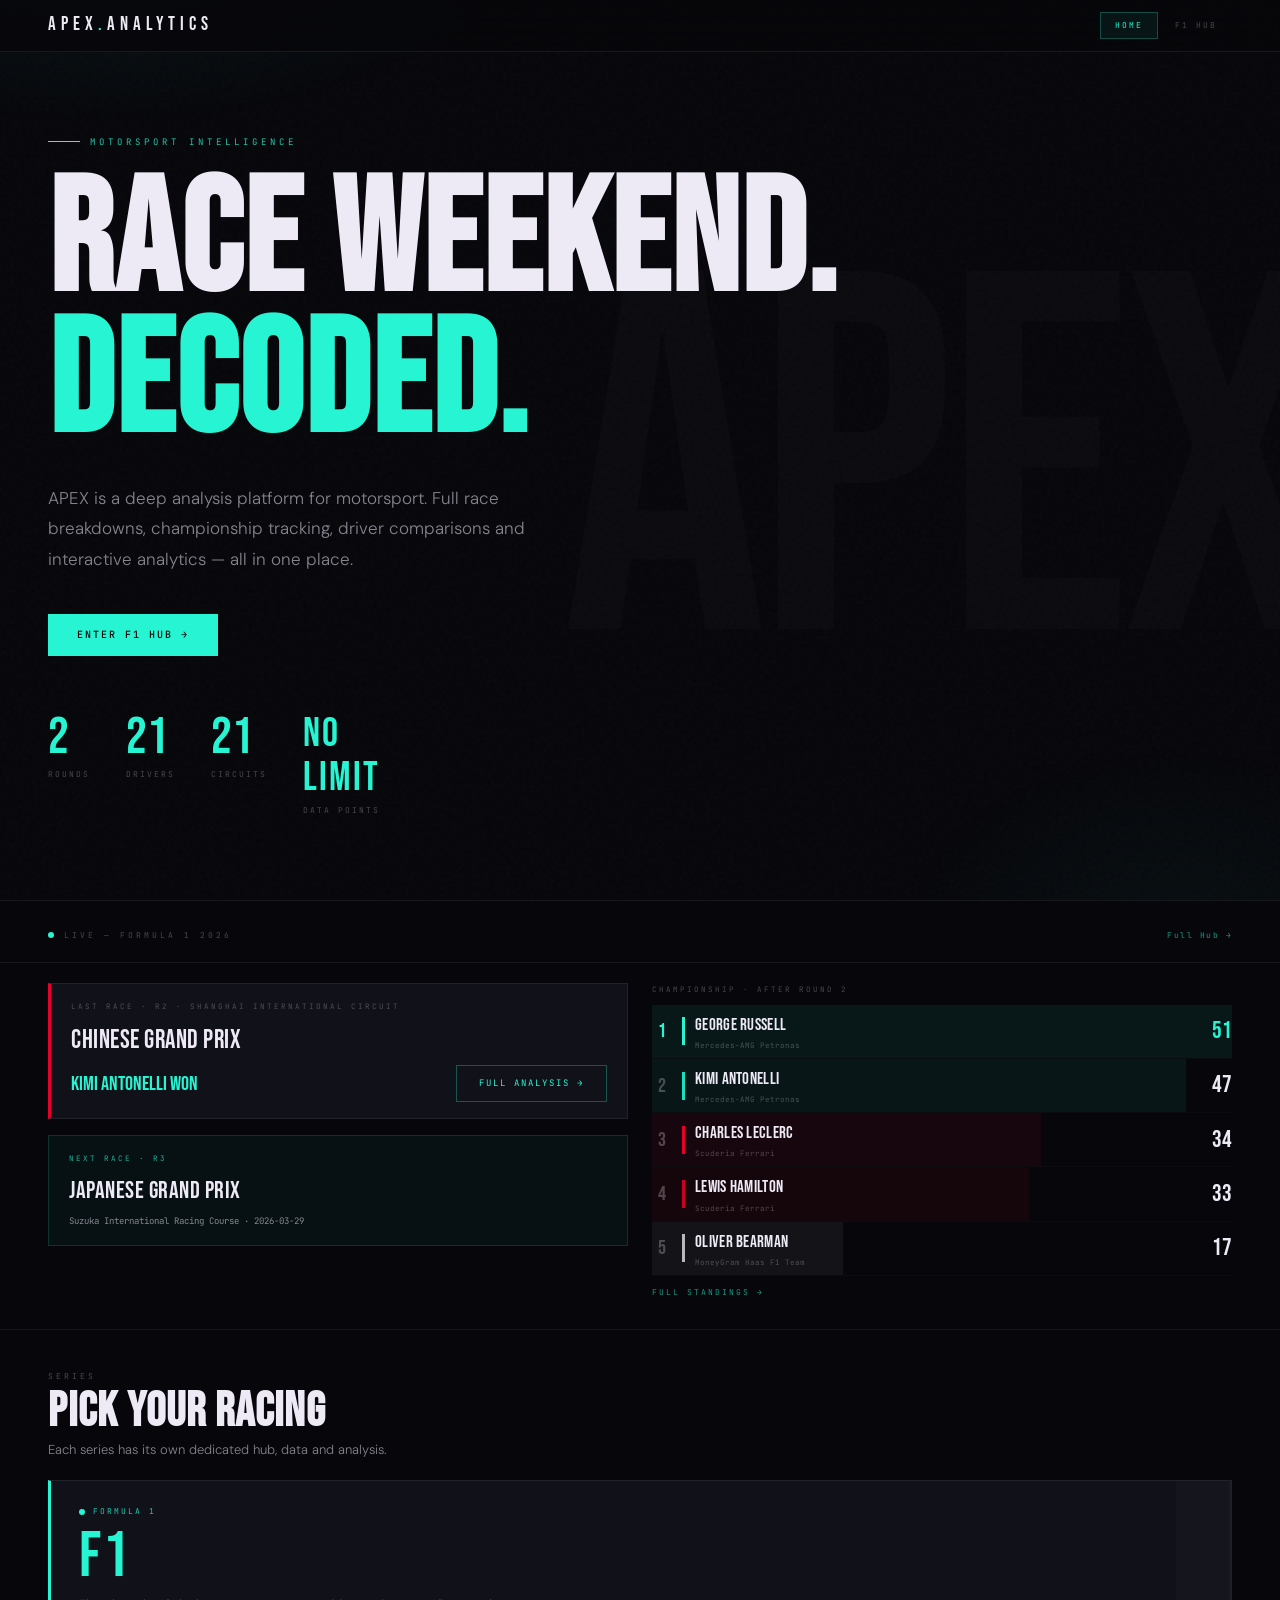
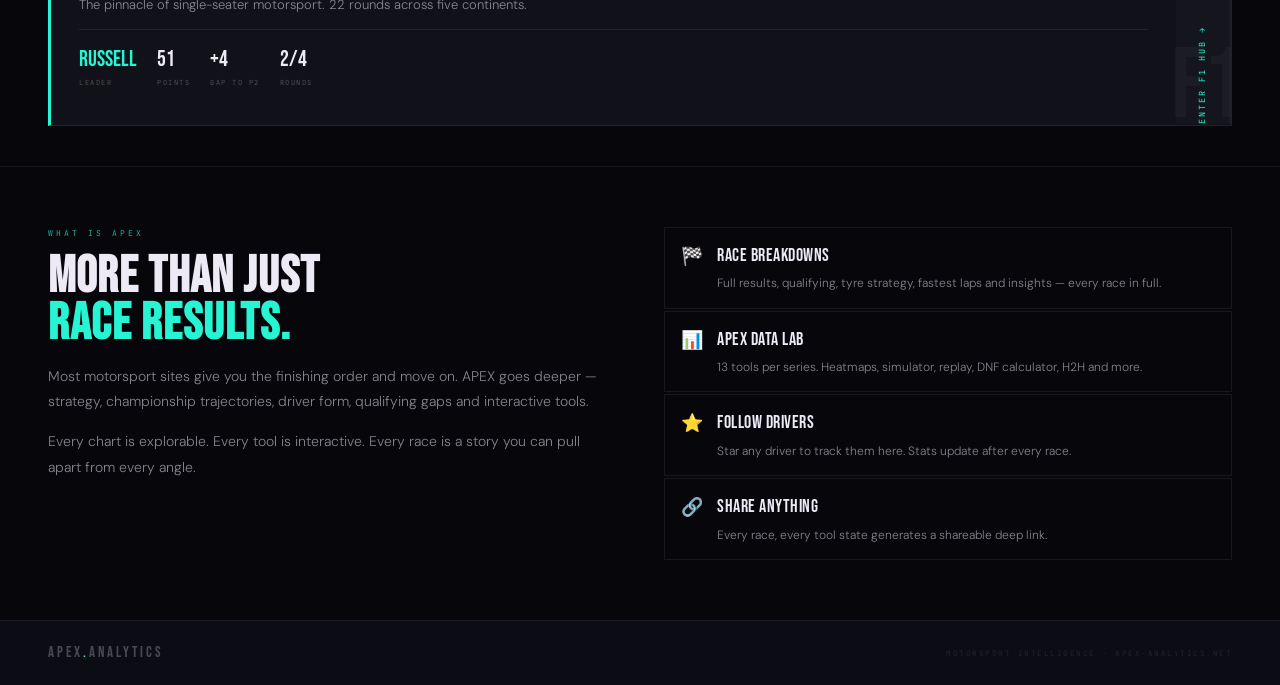
==== commit 2109cfe2: "fix js error" ====
--- a/index.html
+++ b/index.html
@@ -459,176 +459,9 @@
     <div class="foot-copy">Motorsport Intelligence · apex-analytics.net</div>
   </footer>
 
-  <script src="assets/apex.js?v=77b582a0"></script>
+  <script src="assets/apex.js?v=18c73546"></script>
   <script>
-  (async () => {
-    try {
-      const [config, comp, sched] = await Promise.all([
-        loadJSON('data/config.json'),
-        loadJSON('data/competitors-f1-2026.json'),
-        loadJSON('data/f1-2026.json'),
-      ]);
-      if (!config || !comp) throw new Error('Data failed');
-
-      const drivers   = (comp.competitors||[]).sort((a,b)=>(b.season_2026?.pts||0)-(a.season_2026?.pts||0));
-      const schedule  = sched?.schedule || [];
-      const completed = schedule.filter(r => r.complete);
-      const nextRace  = schedule.find(r => !r.complete);
-      const lastRace  = completed[completed.length - 1];
-      const leader    = drivers[0];
-      const p2        = drivers[1];
-
-      // Hero stats
-      const ge = id => document.getElementById(id);
-      if (ge('stat-rounds'))   ge('stat-rounds').textContent   = completed.length;
-      if (ge('stat-drivers'))  ge('stat-drivers').textContent  = drivers.length;
-      if (ge('stat-circuits')) ge('stat-circuits').textContent = 21;
-
-      // Live snapshot
-      const liveEl = ge('live-content');
-      if (liveEl) {
-        const gap = leader && p2 ? (leader.season_2026?.pts||0) - (p2.season_2026?.pts||0) : 0;
-        const maxPts = leader?.season_2026?.pts || 1;
-        const top5 = drivers.slice(0, 5);
-
-        const lastRaceHtml = lastRace ? `
-          <div style="margin-bottom:20px;padding:16px 20px;background:var(--bg3);border:1px solid var(--border);border-left:3px solid var(--red)">
-            <div style="font-family:'JetBrains Mono',monospace;font-size:7.5px;letter-spacing:2px;text-transform:uppercase;color:var(--dim);margin-bottom:8px">
-              Last Race · R${lastRace.round} · ${lastRace.venue}
-            </div>
-            <div style="display:flex;align-items:center;justify-content:space-between;flex-wrap:wrap;gap:12px">
-              <div>
-                <div style="font-family:'Bebas Neue',display;font-size:28px;letter-spacing:.5px;color:var(--text)">${lastRace.name}</div>
-                <div style="font-family:'Bebas Neue',display;font-size:20px;color:var(--accent)">${lastRace.race?.winner || '—'} won</div>
-              </div>
-              <a href="race.html?series=f1&round=${lastRace.round}" class="btn ghost btn-sm">Full Analysis →</a>
-            </div>
-          </div>` : '';
-
-        const nextRaceHtml = nextRace ? `
-          <div style="margin-bottom:20px;padding:16px 20px;background:rgba(39,244,210,.04);border:1px solid rgba(39,244,210,.15)">
-            <div style="font-family:'JetBrains Mono',monospace;font-size:7.5px;letter-spacing:2px;text-transform:uppercase;color:var(--accent);opacity:.7;margin-bottom:8px">
-              Next Race · R${nextRace.round}
-            </div>
-            <div style="font-family:'Bebas Neue',display;font-size:24px;letter-spacing:.5px;margin-bottom:4px">${nextRace.name || nextRace.venue}</div>
-            <div style="font-family:'JetBrains Mono',monospace;font-size:9px;color:var(--muted)">${nextRace.venue} · ${nextRace.date}</div>
-          </div>` : '';
-
-        const standingsHtml = `
-          <div>
-            <div style="font-family:'JetBrains Mono',monospace;font-size:7.5px;letter-spacing:2px;text-transform:uppercase;color:var(--dim);margin-bottom:10px">
-              Championship · After Round ${completed.length}
-            </div>
-            ${top5.map((d, i) => {
-              const pts = d.season_2026?.pts || 0;
-              const pct = Math.round((pts / maxPts) * 100);
-              return `
-                <a href="competitor.html?series=f1&id=${d.id}" style="display:flex;align-items:center;gap:10px;padding:7px 0;border-bottom:1px solid rgba(255,255,255,.025);text-decoration:none;color:inherit;position:relative;overflow:hidden"
-                   onmouseover="this.style.background='rgba(255,255,255,.014)'" onmouseout="this.style.background=''">
-                  <div style="position:absolute;left:0;top:0;bottom:0;width:${pct}%;background:#${d.color};opacity:.07;pointer-events:none"></div>
-                  <div style="font-family:'Bebas Neue',display;font-size:20px;color:${i===0?'var(--accent)':'var(--dim)'};width:20px;text-align:center;position:relative">${i+1}</div>
-                  <div style="width:3px;height:28px;background:#${d.color};flex-shrink:0;position:relative"></div>
-                  <div style="flex:1;position:relative">
-                    <div style="font-family:'Bebas Neue',display;font-size:17px;letter-spacing:.3px">${d.name}</div>
-                    <div style="font-family:'JetBrains Mono',monospace;font-size:7.5px;color:var(--dim)">${d.team_name}</div>
-                  </div>
-                  <div style="font-family:'Bebas Neue',display;font-size:24px;color:${i===0?'var(--accent)':'var(--text)'};position:relative">${pts}</div>
-                </a>`;
-            }).join('')}
-            <a href="standings.html?series=f1" style="display:block;padding:10px 0;font-family:'JetBrains Mono',monospace;font-size:8px;letter-spacing:2px;text-transform:uppercase;color:var(--accent);opacity:.6;transition:opacity .15s;text-decoration:none;margin-top:6px"
-               onmouseover="this.style.opacity=1" onmouseout="this.style.opacity=.6">Full Standings →</a>
-          </div>`;
-
-        liveEl.innerHTML = `
-          <div style="display:grid;grid-template-columns:1fr 1fr;gap:24px">
-            <div>${lastRaceHtml}${nextRaceHtml}</div>
-            <div>${standingsHtml}</div>
-          </div>`;
-      }
-
-      // Series grid
-      const sgEl = ge('series-grid');
-      if (sgEl) {
-        const active = Object.entries(config.series).filter(([,s]) => s.active);
-        if (!active.length) {
-          sgEl.innerHTML = '<div style="font-family:'JetBrains Mono',monospace;font-size:9px;color:var(--dim)">No active series</div>';
-        } else {
-          sgEl.innerHTML = active.map(([id, s]) => `
-            <a href="${s.hub_url}" style="display:grid;grid-template-columns:1fr auto;background:var(--bg3);border:1px solid var(--border);border-left:3px solid ${s.accent};text-decoration:none;color:inherit;transition:border-color .2s,background .2s;position:relative;overflow:hidden"
-               onmouseover="this.style.borderColor='${s.accent}55'" onmouseout="this.style.borderColor='var(--border)'">
-              <div style="position:absolute;right:-10px;bottom:-12px;font-family:'Bebas Neue',display;font-size:100px;letter-spacing:-2px;color:rgba(255,255,255,.03);line-height:1;pointer-events:none">${s.short}</div>
-              <div style="padding:24px 28px;position:relative">
-                <div style="display:flex;align-items:center;gap:8px;margin-bottom:10px">
-                  <div style="width:6px;height:6px;border-radius:50%;background:${s.accent};animation:pulse 2s ease-in-out infinite"></div>
-                  <div style="font-family:'JetBrains Mono',monospace;font-size:8px;letter-spacing:2px;text-transform:uppercase;color:${s.accent};opacity:.8">${s.name}</div>
-                </div>
-                <div style="font-family:'Bebas Neue',display;font-size:clamp(40px,6vw,64px);letter-spacing:2px;line-height:.9;color:${s.accent};margin-bottom:8px">${s.short}</div>
-                <div style="font-size:13px;color:var(--muted);line-height:1.65;font-weight:300;max-width:480px;margin-bottom:18px">${s.description}</div>
-                ${leader ? `
-                <div style="display:flex;gap:24px;flex-wrap:wrap;padding:12px 0;border-top:1px solid var(--border)">
-                  <div>
-                    <div style="font-family:'Bebas Neue',display;font-size:22px;color:${s.accent}">${leader.name.split(' ').pop()}</div>
-                    <div style="font-family:'JetBrains Mono',monospace;font-size:7px;letter-spacing:1.5px;text-transform:uppercase;color:var(--dim)">Leader</div>
-                  </div>
-                  <div>
-                    <div style="font-family:'Bebas Neue',display;font-size:22px">${leader.season_2026?.pts||0}</div>
-                    <div style="font-family:'JetBrains Mono',monospace;font-size:7px;letter-spacing:1.5px;text-transform:uppercase;color:var(--dim)">Points</div>
-                  </div>
-                  <div>
-                    <div style="font-family:'Bebas Neue',display;font-size:22px">+${gap}</div>
-                    <div style="font-family:'JetBrains Mono',monospace;font-size:7px;letter-spacing:1.5px;text-transform:uppercase;color:var(--dim)">Gap to P2</div>
-                  </div>
-                  <div>
-                    <div style="font-family:'Bebas Neue',display;font-size:22px">${completed.length}/${schedule.length}</div>
-                    <div style="font-family:'JetBrains Mono',monospace;font-size:7px;letter-spacing:1.5px;text-transform:uppercase;color:var(--dim)">Rounds</div>
-                  </div>
-                </div>` : ''}
-              </div>
-              <div style="display:flex;align-items:center;padding:0 20px;font-family:'JetBrains Mono',monospace;font-size:8.5px;letter-spacing:2px;text-transform:uppercase;color:${s.accent};border-left:1px solid var(--border);background:rgba(255,255,255,.015);opacity:.5;transition:opacity .2s;min-width:52px;writing-mode:vertical-rl;transform:rotate(180deg)"
-                 onmouseover="this.style.opacity=1" onmouseout="this.style.opacity=.5">
-                Enter ${s.short} Hub →
-              </div>
-            </a>`).join('');
-        }
-      }
-
-      // Favorites
-      renderFavs(drivers);
-
-    } catch(err) {
-      console.error('[APEX] index.html error:', err);
-    }
-  })();
-
-  function renderFavs(allDrivers) {
-    const favKeys = (() => {
-      try { return JSON.parse(localStorage.getItem('apex-favorites')||'{"drivers":[]}').drivers; }
-      catch { return []; }
-    })();
-    const section = document.getElementById('fav-section');
-    const el = document.getElementById('fav-content');
-    if (!section || !el) return;
-    const favDrivers = allDrivers.filter(d => favKeys.includes(d.id));
-    if (!favDrivers.length) { section.style.display = 'none'; return; }
-    section.style.display = 'block';
-    el.innerHTML = '<div style="display:grid;grid-template-columns:repeat(auto-fill,minmax(200px,1fr));gap:2px">' +
-      favDrivers.map(d => {
-        const s = d.season_2026;
-        const fins = (s.results_by_round||[]).map(r=>parseInt(r.finish)).filter(n=>!isNaN(n));
-        const avg = fins.length ? (fins.reduce((a,b)=>a+b,0)/fins.length).toFixed(1) : '—';
-        return `<div style="background:var(--bg3);border:1px solid var(--border);border-left:3px solid #${d.color};padding:16px 18px">
-          <button style="float:right;background:none;border:none;color:var(--dim);cursor:pointer;font-size:11px" onclick="(()=>{const f=JSON.parse(localStorage.getItem('apex-favorites')||'{}');f.drivers=(f.drivers||[]).filter(x=>x!=='${d.id}');localStorage.setItem('apex-favorites',JSON.stringify(f));location.reload()})()">✕</button>
-          <div style="font-family:'Bebas Neue',display;font-size:22px;letter-spacing:.5px;margin-bottom:4px;color:#${d.color}">${d.name}</div>
-          <div style="font-family:'JetBrains Mono',monospace;font-size:8px;color:var(--dim);margin-bottom:10px">${d.team_name} · #${d.number}</div>
-          <div style="display:flex;gap:12px">
-            <div><div style="font-family:'Bebas Neue',display;font-size:18px;line-height:1;color:#${d.color}">${s.pts||0}</div><div style="font-family:'JetBrains Mono',monospace;font-size:7px;letter-spacing:1px;text-transform:uppercase;color:var(--dim)">Pts</div></div>
-            <div><div style="font-family:'Bebas Neue',display;font-size:18px;line-height:1">${s.wins||0}</div><div style="font-family:'JetBrains Mono',monospace;font-size:7px;letter-spacing:1px;text-transform:uppercase;color:var(--dim)">Wins</div></div>
-            <div><div style="font-family:'Bebas Neue',display;font-size:18px;line-height:1">${avg}</div><div style="font-family:'JetBrains Mono',monospace;font-size:7px;letter-spacing:1px;text-transform:uppercase;color:var(--dim)">Avg</div></div>
-            <div><div style="font-family:'Bebas Neue',display;font-size:18px;line-height:1;color:${s.dnfs?'var(--red)':'var(--dim)'}">${s.dnfs||0}</div><div style="font-family:'JetBrains Mono',monospace;font-size:7px;letter-spacing:1px;text-transform:uppercase;color:var(--dim)">DNF</div></div>
-          </div>
-        </div>`;
-      }).join('') + '</div>';
-  }
+  initLandingPage();
   </script>
 </body>
 </html>
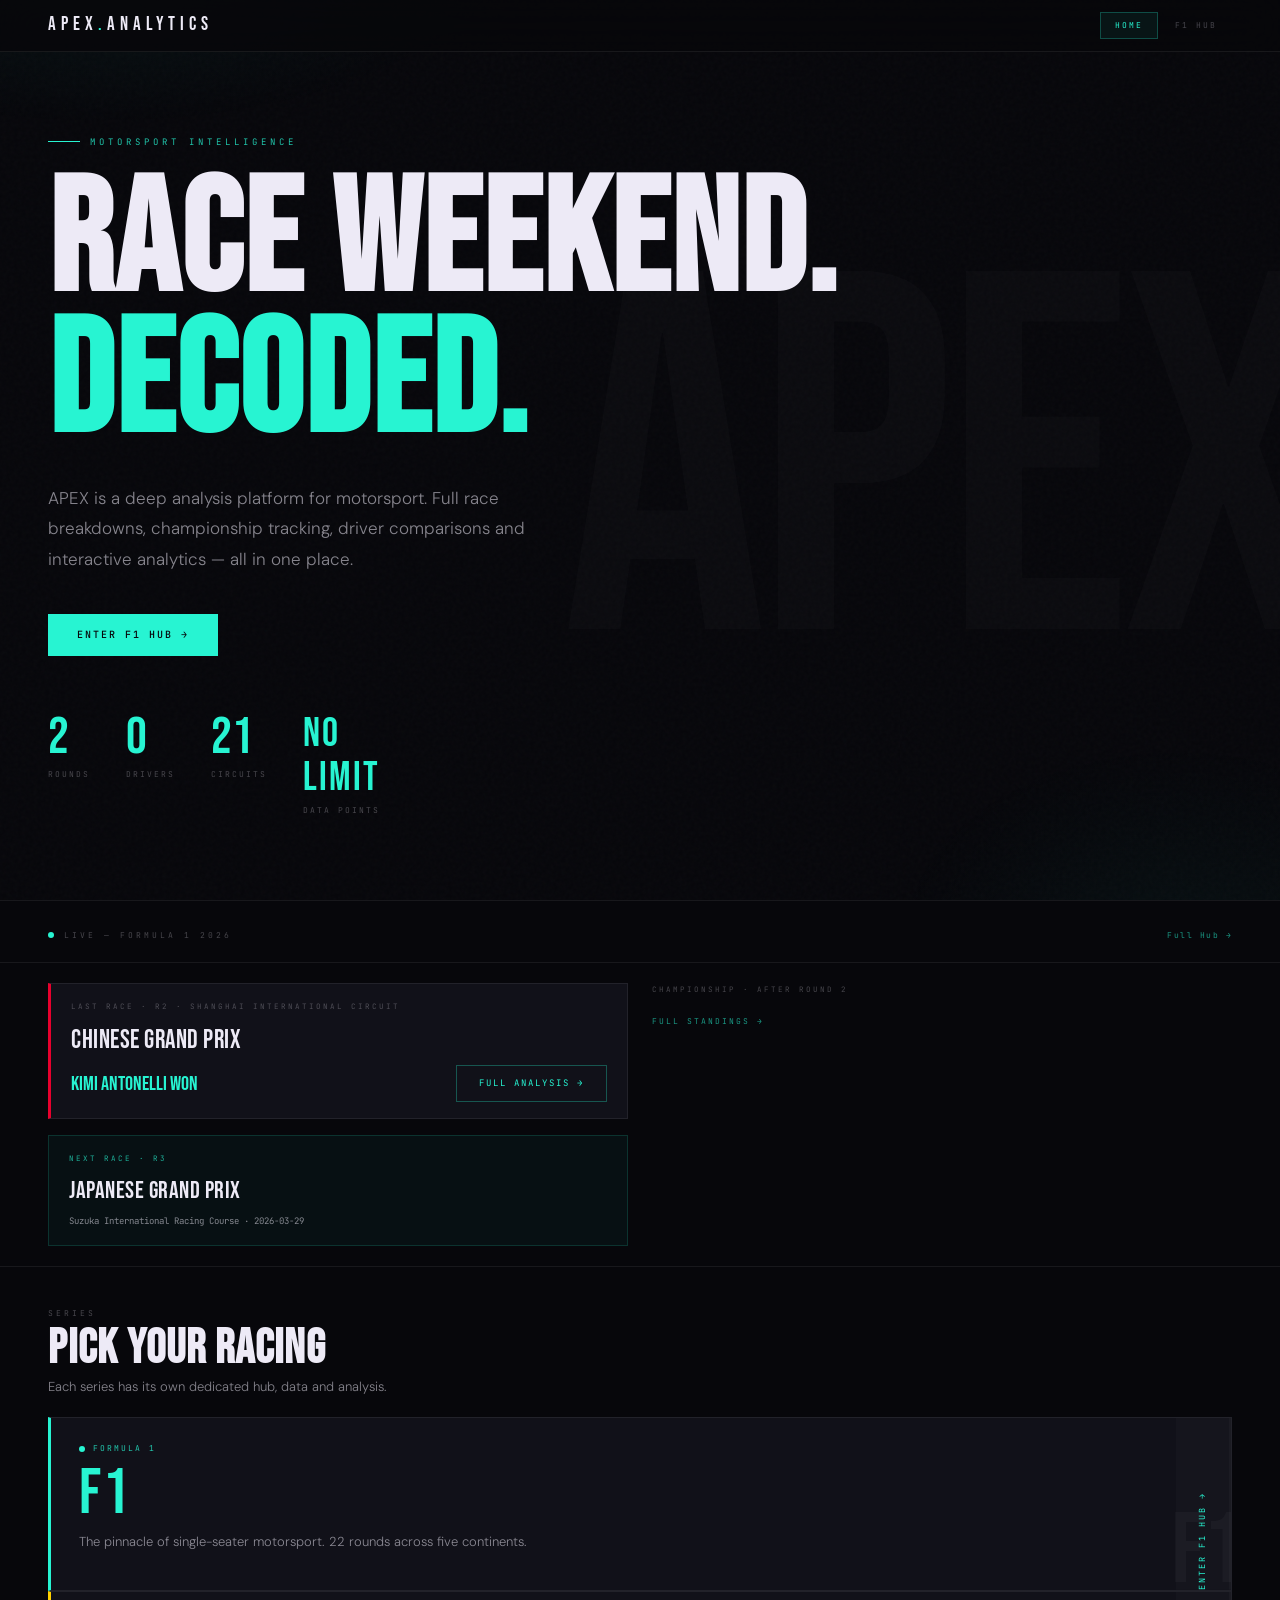
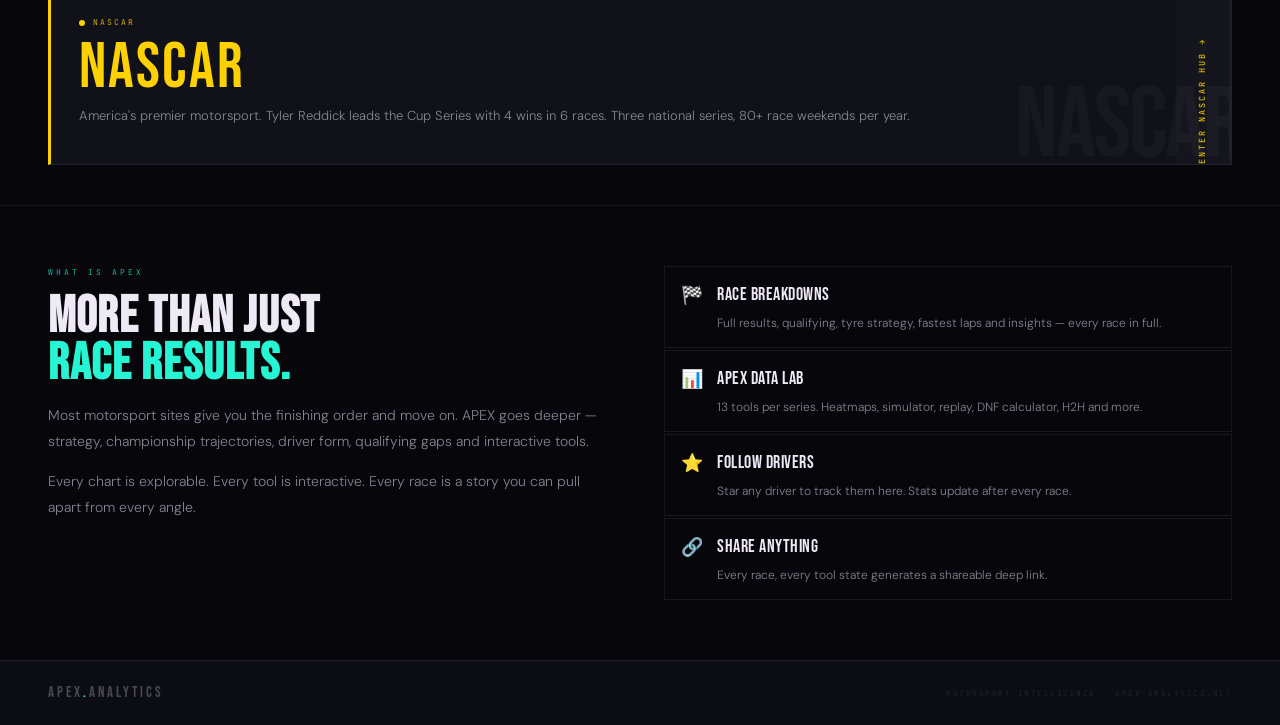
==== commit 5640cf77: "added nascar" ====
--- a/index.html
+++ b/index.html
@@ -459,7 +459,7 @@
     <div class="foot-copy">Motorsport Intelligence · apex-analytics.net</div>
   </footer>
 
-  <script src="assets/apex.js?v=18c73546"></script>
+  <script src="assets/apex.js?v=da3472dd"></script>
   <script>
   initLandingPage();
   </script>
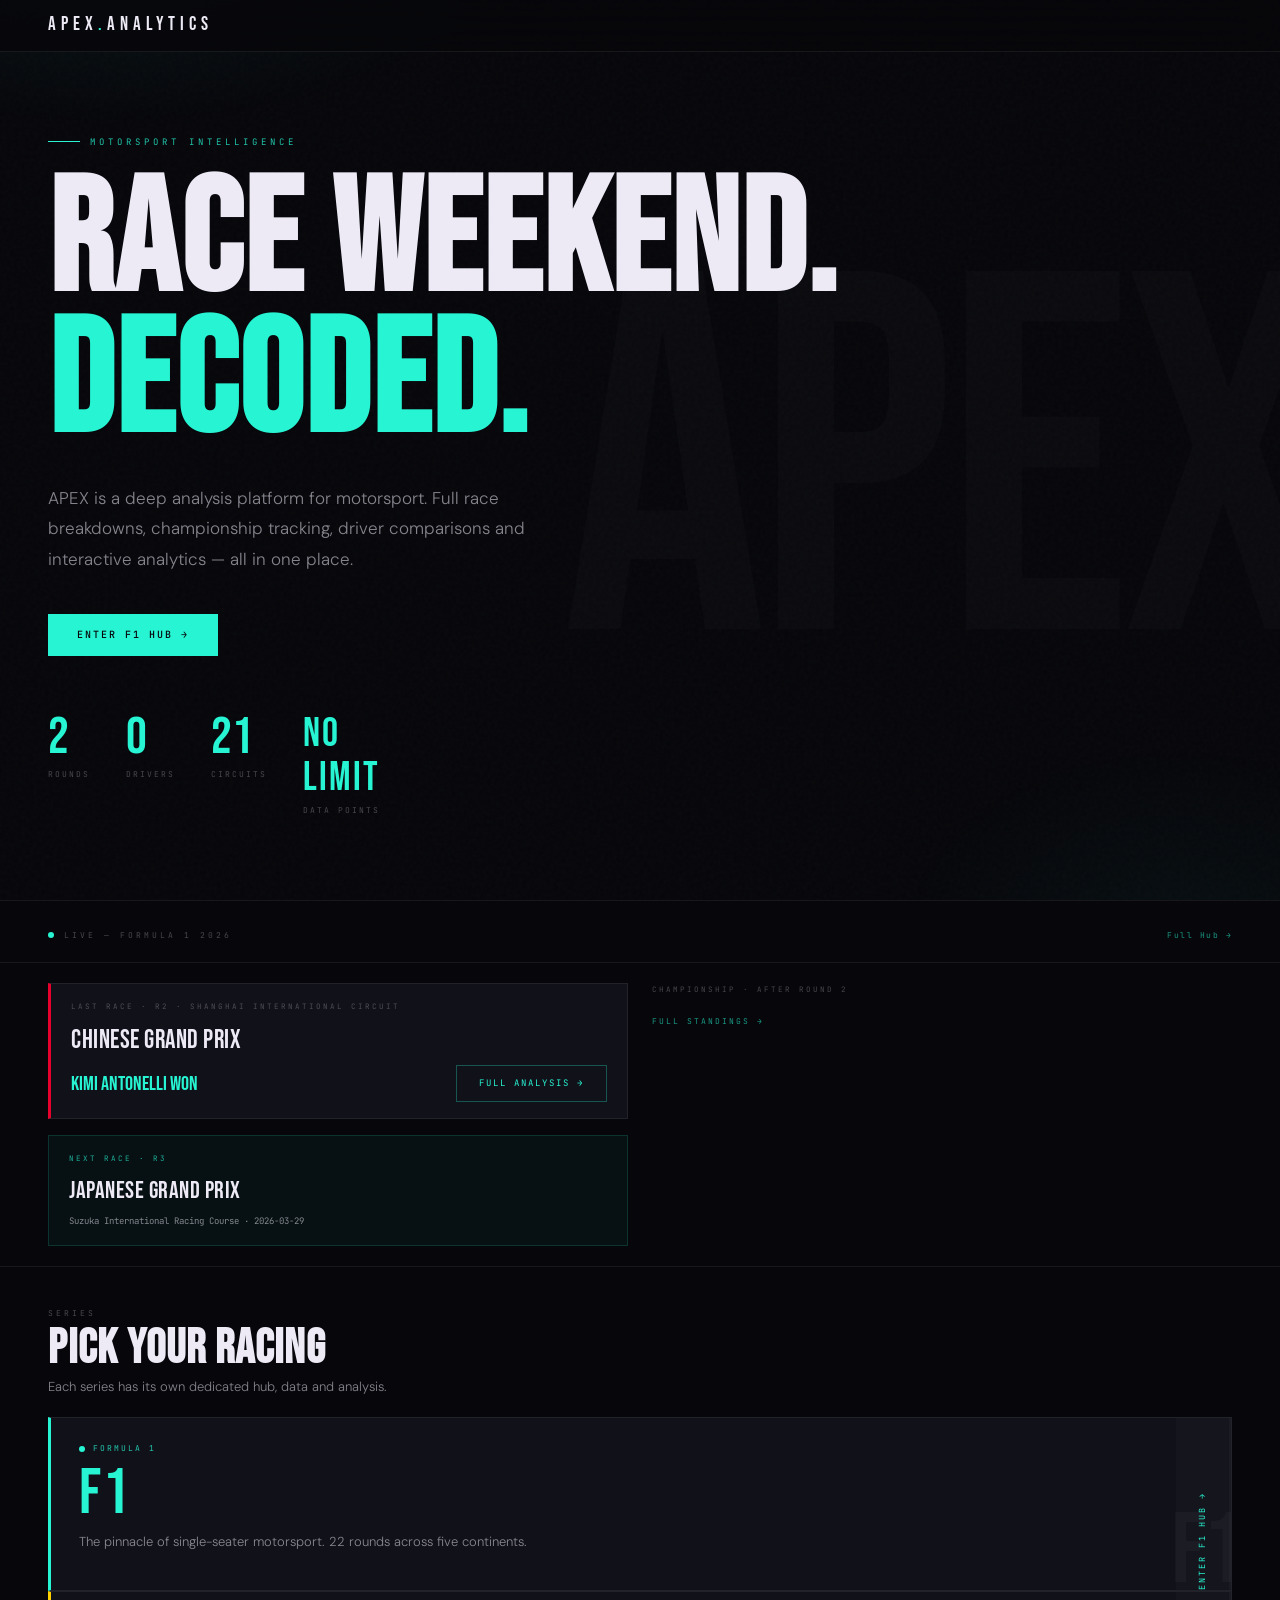
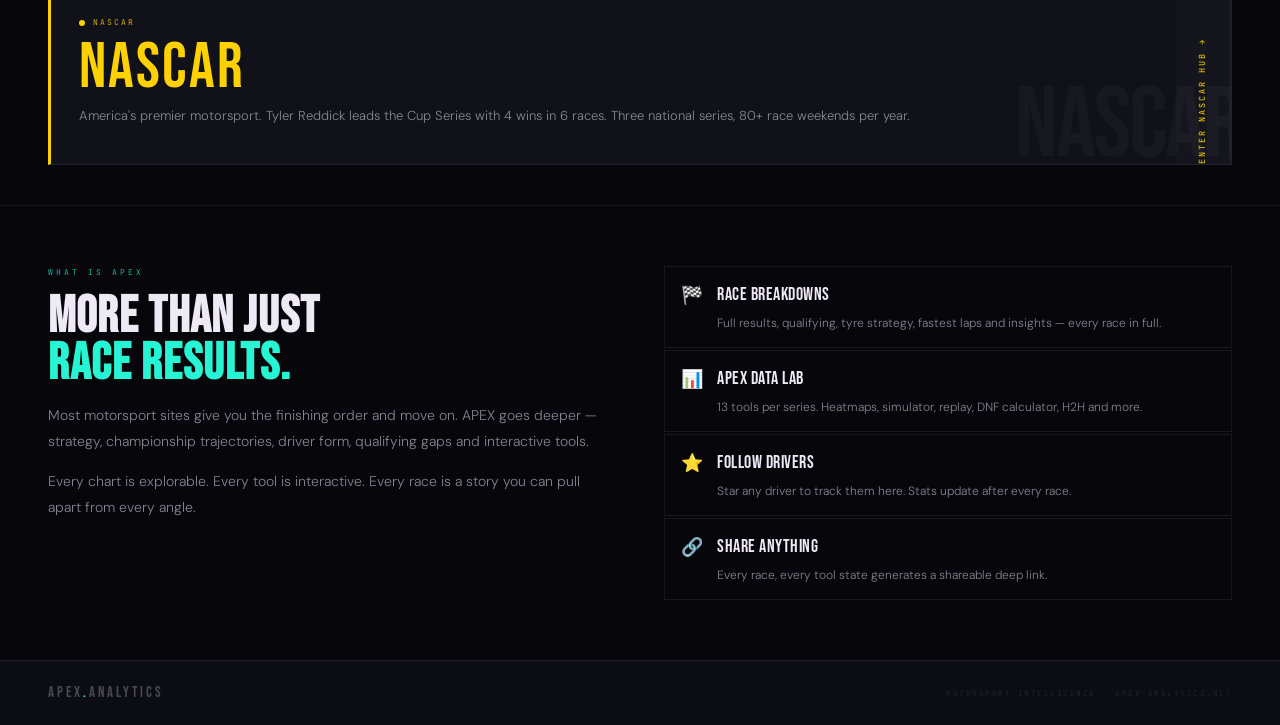
==== commit cba3b91e: "nascar" ====
--- a/index.html
+++ b/index.html
@@ -317,10 +317,6 @@
   <!-- NAV -->
   <nav class="apex-nav">
     <a class="nav-logo" href="index.html">APEX<span class="dot">.</span>ANALYTICS</a>
-    <div class="nav-links">
-      <a class="nav-link active" href="index.html">Home</a>
-      <a class="nav-link" href="f1.html">F1 Hub</a>
-    </div>
   </nav>
 
   <div style="position:relative;z-index:1">
@@ -459,7 +455,7 @@
     <div class="foot-copy">Motorsport Intelligence · apex-analytics.net</div>
   </footer>
 
-  <script src="assets/apex.js?v=da3472dd"></script>
+  <script src="assets/apex.js?v=fa435b7c"></script>
   <script>
   initLandingPage();
   </script>
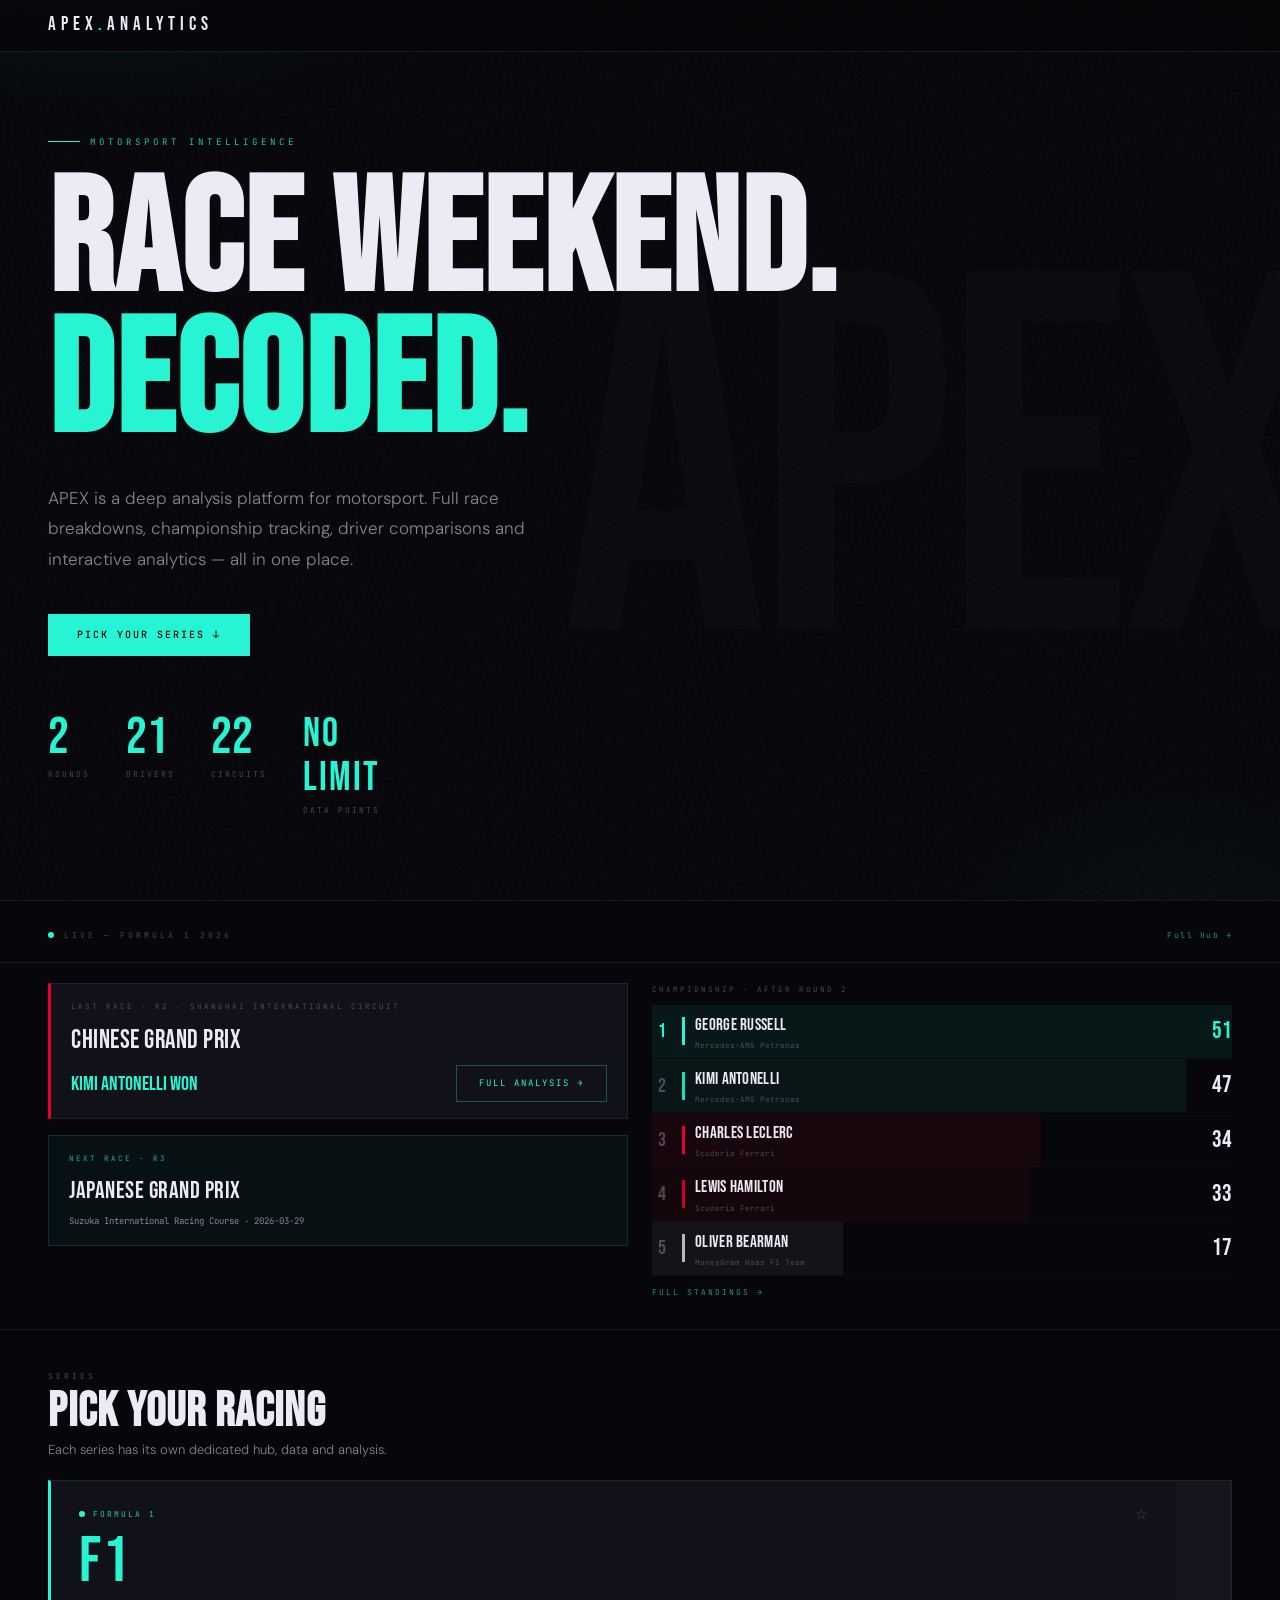
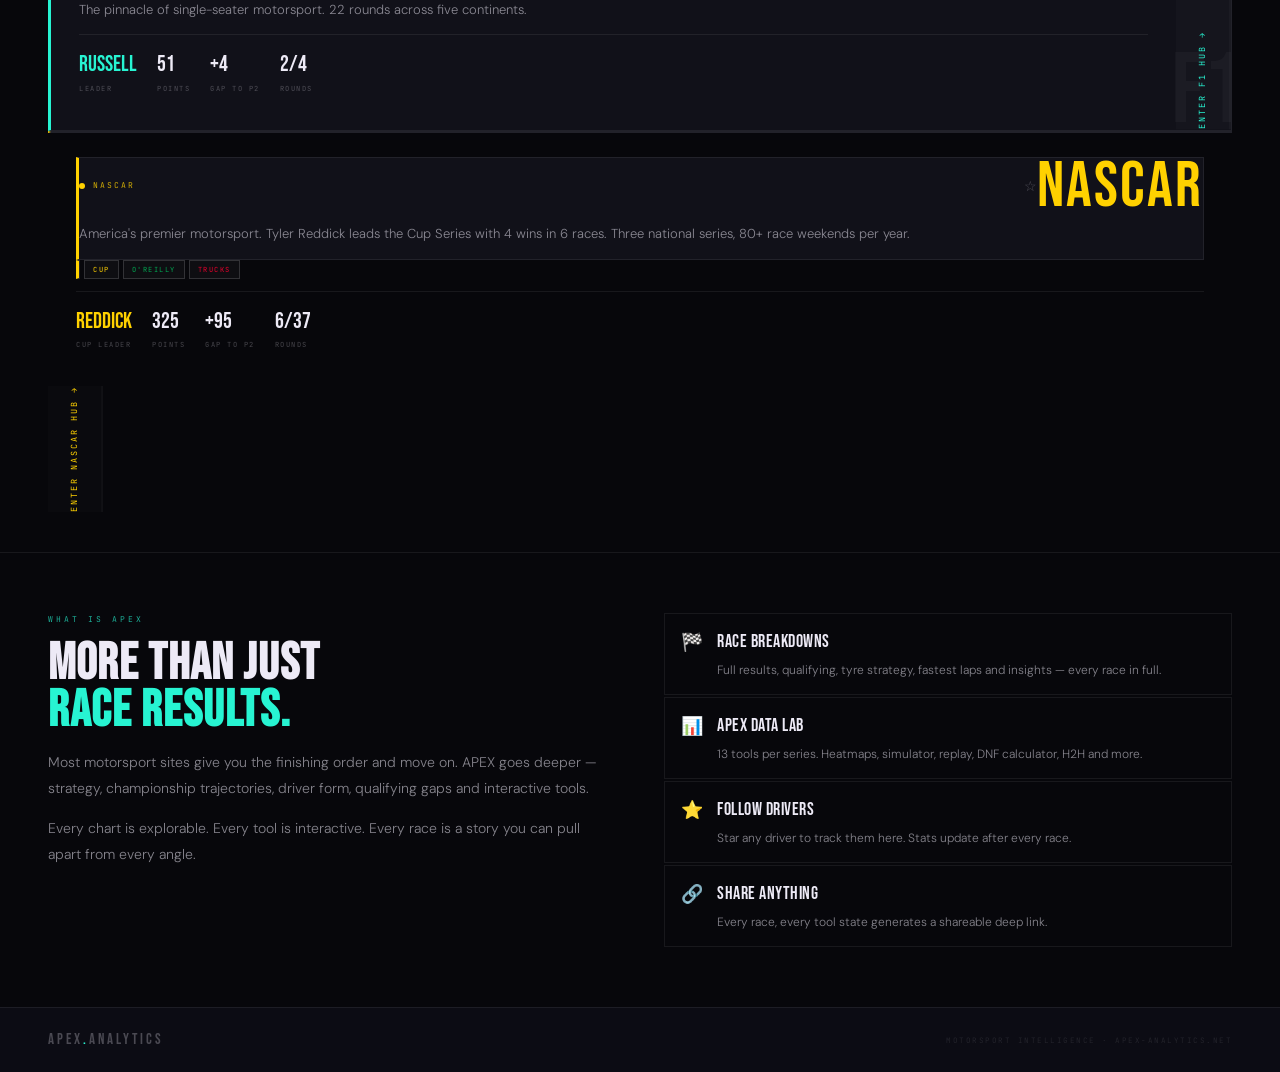
==== commit f41825a1: "big" ====
--- a/index.html
+++ b/index.html
@@ -299,6 +299,7 @@
   }
 
   @media (max-width: 768px) {
+    #fav-series-bar { display:none !important; }
     #live-content > div { grid-template-columns: 1fr !important; }
     #series-grid a { grid-template-columns: 1fr !important; }
     #series-grid a > div:last-child { writing-mode: horizontal-tb !important; transform: none !important; border-left: none !important; border-top: 1px solid var(--border) !important; padding: 12px 24px !important; min-width: auto !important; justify-content: flex-start !important; }
@@ -317,7 +318,14 @@
   <!-- NAV -->
   <nav class="apex-nav">
     <a class="nav-logo" href="index.html">APEX<span class="dot">.</span>ANALYTICS</a>
+    <div id="nav-favs" style="display:flex;align-items:center;gap:6px;overflow:hidden"></div>
   </nav>
+  <div id="fav-series-bar" style="display:none;border-bottom:1px solid var(--border);background:var(--bg2);padding:0 var(--pad);position:sticky;top:var(--nav-h);z-index:199">
+    <div style="display:flex;align-items:center;gap:0;overflow-x:auto;scrollbar-width:none">
+      <div style="font-family:'JetBrains Mono',monospace;font-size:7px;letter-spacing:2px;text-transform:uppercase;color:var(--dim);padding:8px 16px 8px 0;white-space:nowrap;border-right:1px solid var(--border);margin-right:12px;flex-shrink:0">Your Hubs</div>
+      <div id="fav-series-chips" style="display:flex;gap:4px"></div>
+    </div>
+  </div>
 
   <div style="position:relative;z-index:1">
 
@@ -340,7 +348,7 @@
       </p>
 
       <div style="margin-bottom:56px">
-        <a href="f1.html" class="btn primary" style="font-size:10px;padding:12px 28px">Enter F1 Hub →</a>
+        <a href="#series-section" class="btn primary" style="font-size:10px;padding:12px 28px" onclick="event.preventDefault();document.getElementById('series-section').scrollIntoView({behavior:'smooth'})">Pick Your Series ↓</a>
       </div>
 
       <div style="display:flex;gap:36px;flex-wrap:wrap">
@@ -378,7 +386,7 @@
     </section>
 
     <!-- SERIES -->
-    <section style="padding:40px var(--pad);border-top:1px solid var(--border)">
+    <section id="series-section" style="padding:40px var(--pad);border-top:1px solid var(--border)">
       <div style="margin-bottom:20px">
         <div style="font-family:'JetBrains Mono',monospace;font-size:8px;letter-spacing:3px;text-transform:uppercase;color:var(--dim);margin-bottom:8px">Series</div>
         <h2 style="font-family:'Bebas Neue',display;font-size:clamp(32px,5vw,48px);letter-spacing:1px;line-height:.9">Pick Your Racing</h2>
@@ -391,9 +399,12 @@
 
     <!-- FAVORITES -->
     <section id="fav-section" style="padding:40px var(--pad);border-top:1px solid var(--border);display:none">
-      <div style="margin-bottom:20px">
-        <div style="font-family:'JetBrains Mono',monospace;font-size:8px;letter-spacing:3px;text-transform:uppercase;color:var(--dim);margin-bottom:8px">Your Favorites</div>
-        <h2 style="font-family:'Bebas Neue',display;font-size:clamp(28px,4vw,40px);letter-spacing:1px">Drivers You Follow</h2>
+      <div style="display:flex;align-items:flex-end;justify-content:space-between;margin-bottom:20px;flex-wrap:wrap;gap:10px">
+        <div>
+          <div style="font-family:'JetBrains Mono',monospace;font-size:8px;letter-spacing:3px;text-transform:uppercase;color:var(--dim);margin-bottom:8px">Your Favorites</div>
+          <h2 style="font-family:'Bebas Neue',display;font-size:clamp(28px,4vw,40px);letter-spacing:1px;line-height:.9">Drivers &amp; Teams</h2>
+        </div>
+        <button onclick="(function(){localStorage.removeItem('apex-favorites');location.reload();})()" style="font-family:'JetBrains Mono',monospace;font-size:7.5px;letter-spacing:1.5px;text-transform:uppercase;padding:6px 12px;border:1px solid var(--border);background:none;color:var(--dim);cursor:pointer;transition:color .15s,border-color .15s" onmouseover="this.style.color='var(--text)';this.style.borderColor='var(--border-hi)'" onmouseout="this.style.color='var(--dim)';this.style.borderColor='var(--border)'">Clear All</button>
       </div>
       <div id="fav-content"></div>
     </section>
@@ -455,7 +466,7 @@
     <div class="foot-copy">Motorsport Intelligence · apex-analytics.net</div>
   </footer>
 
-  <script src="assets/apex.js?v=fa435b7c"></script>
+  <script src="assets/apex.js?v=c7492599"></script>
   <script>
   initLandingPage();
   </script>
